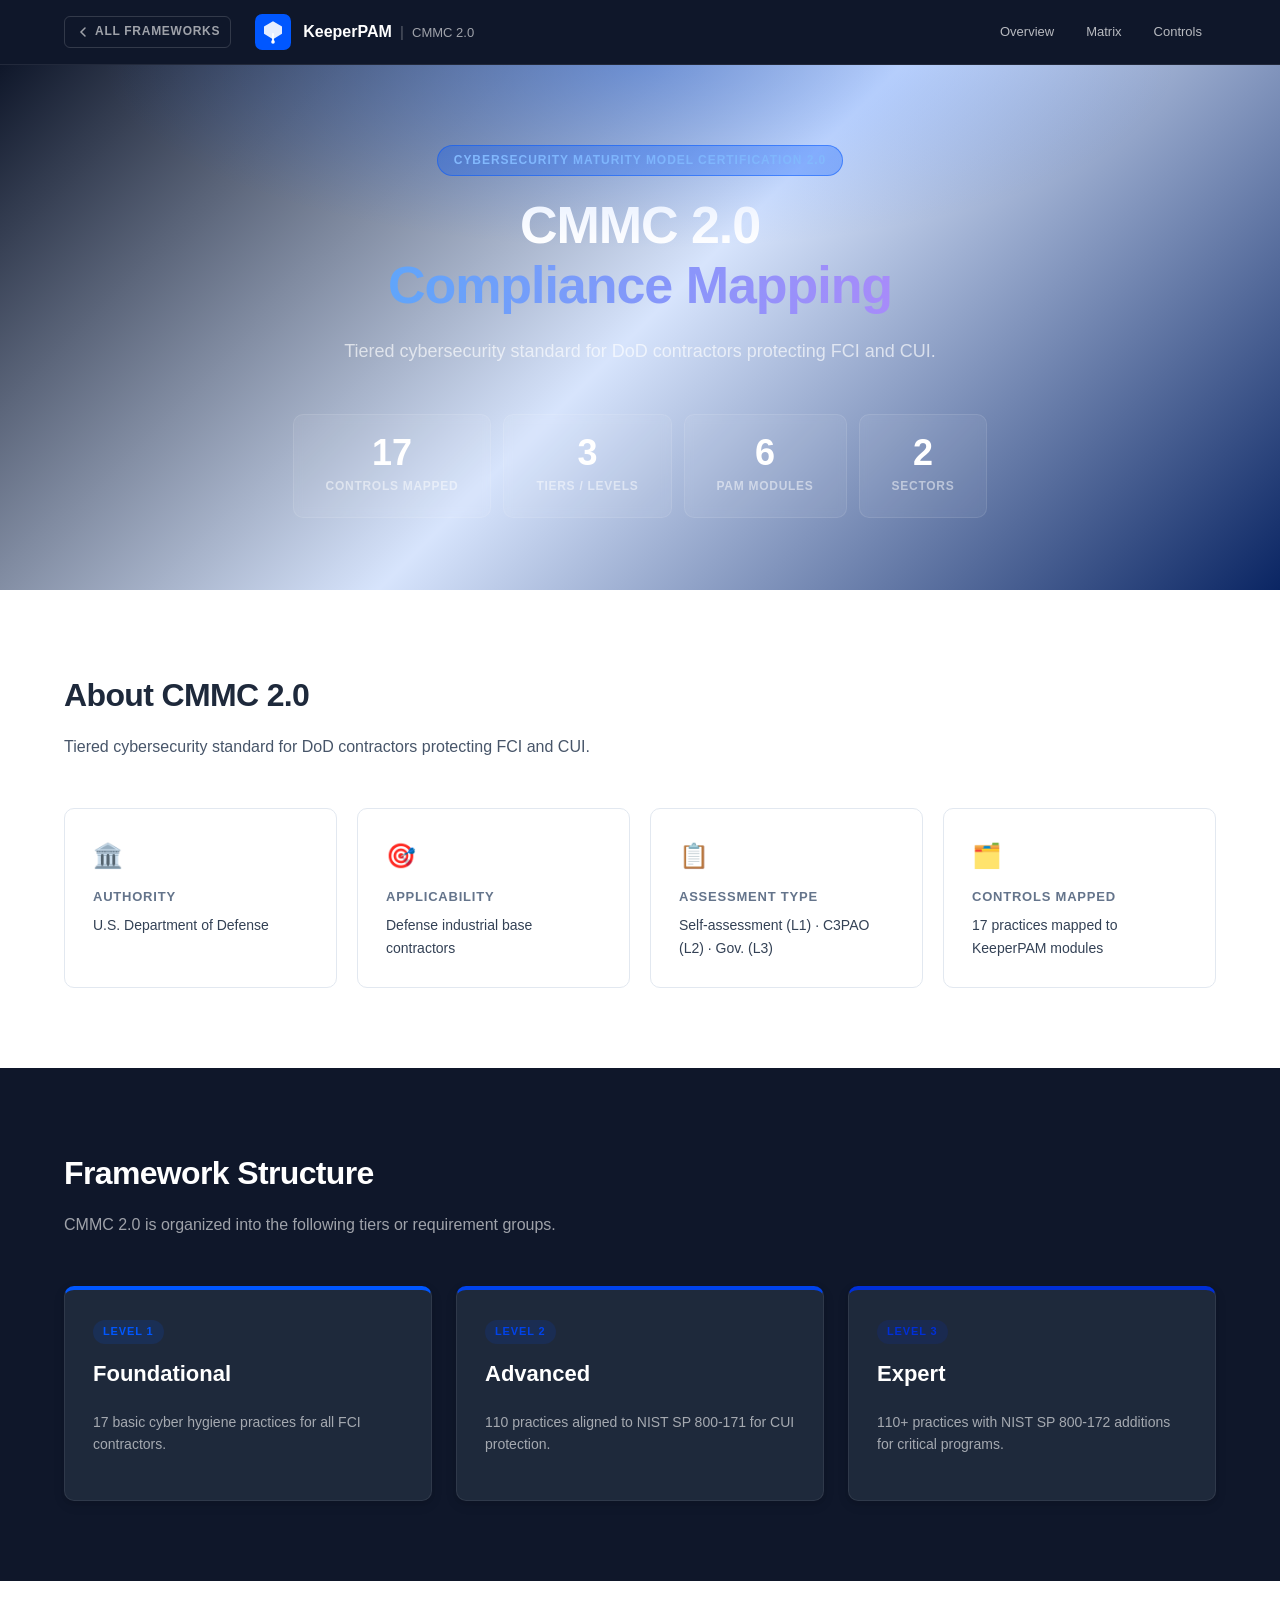
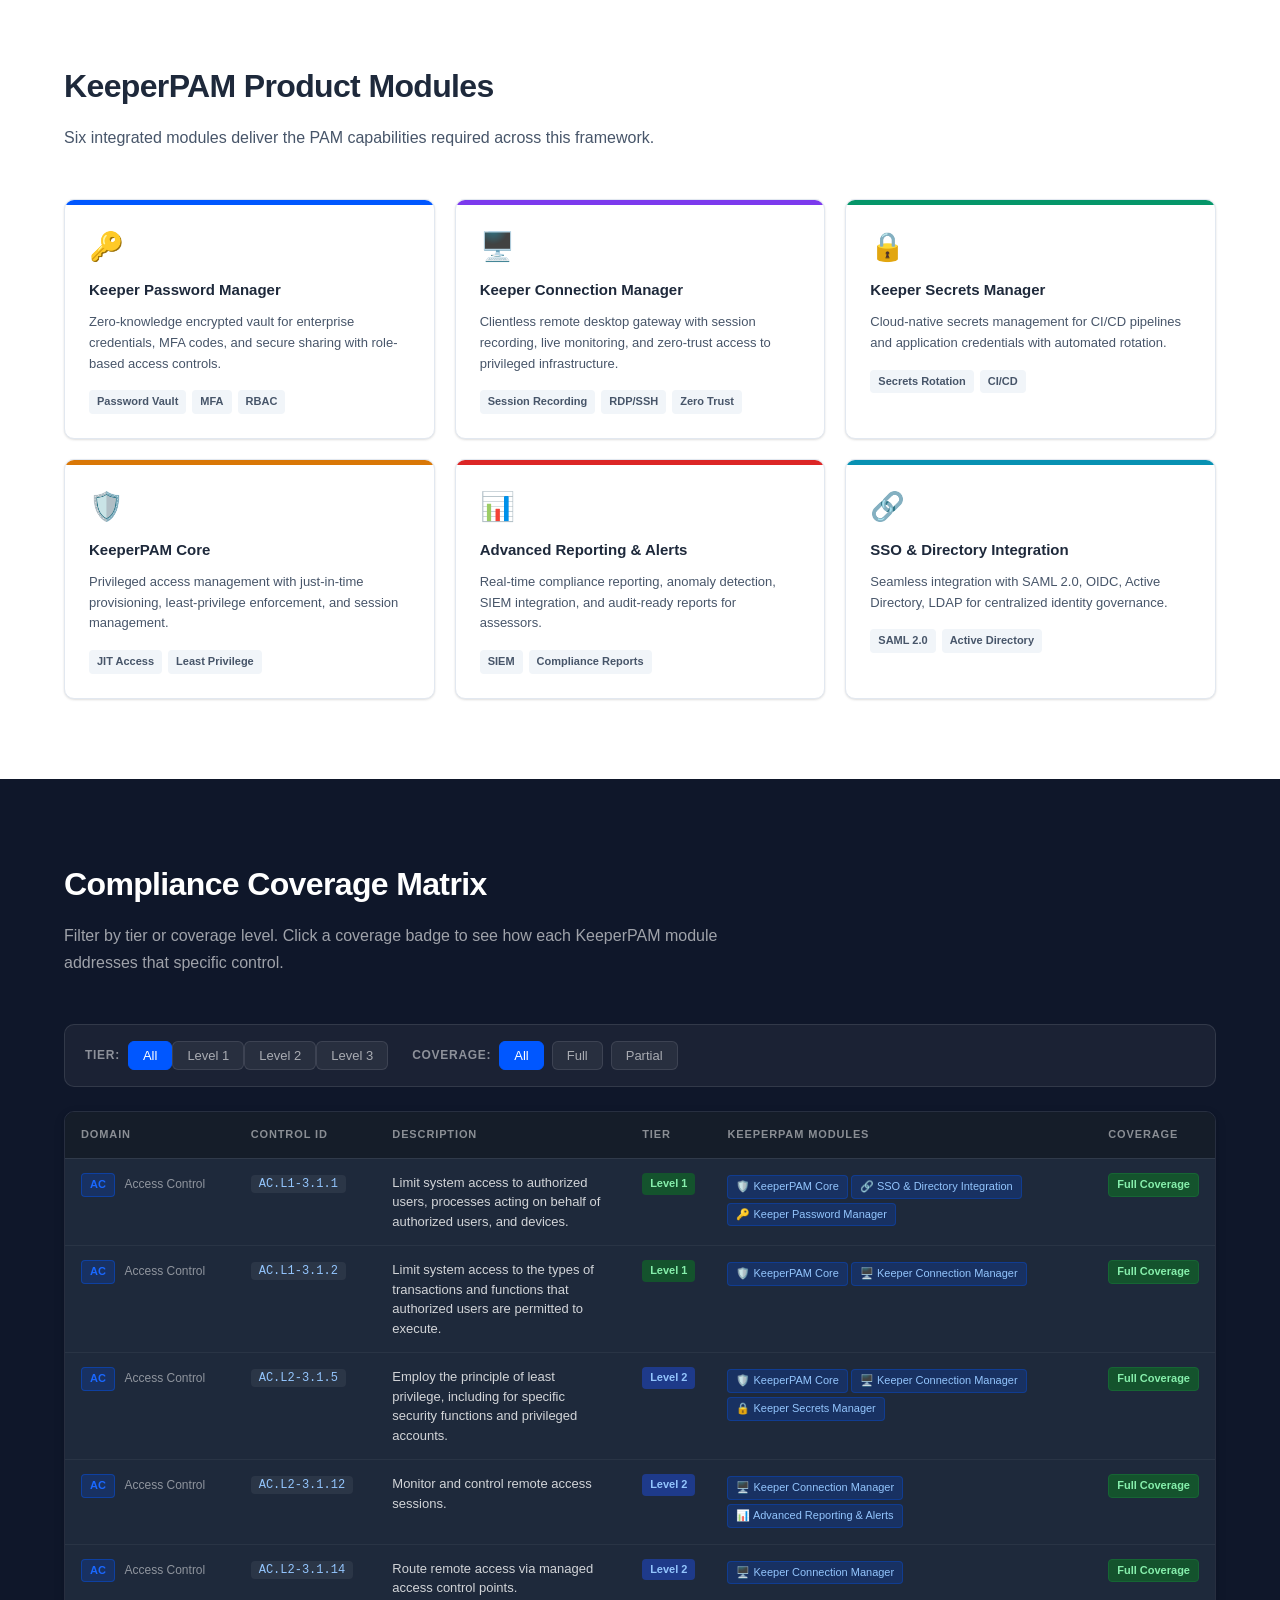
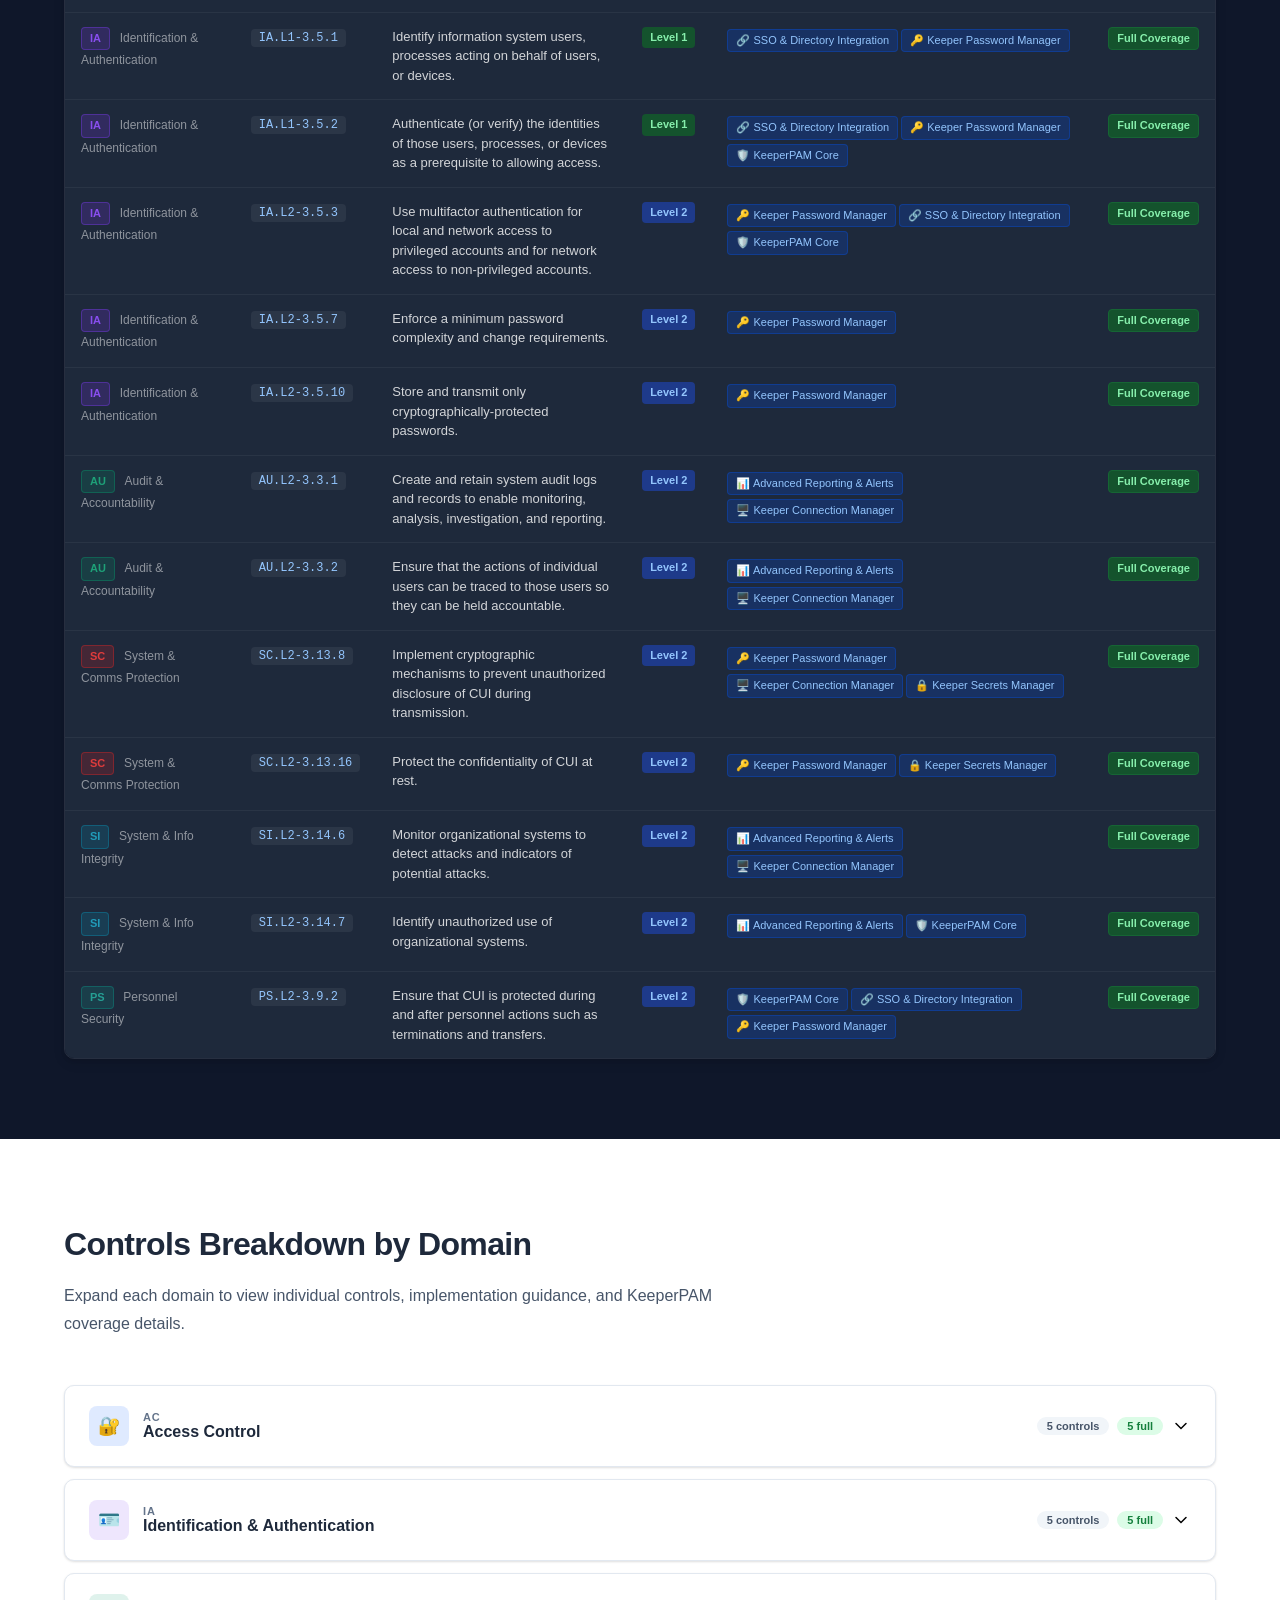
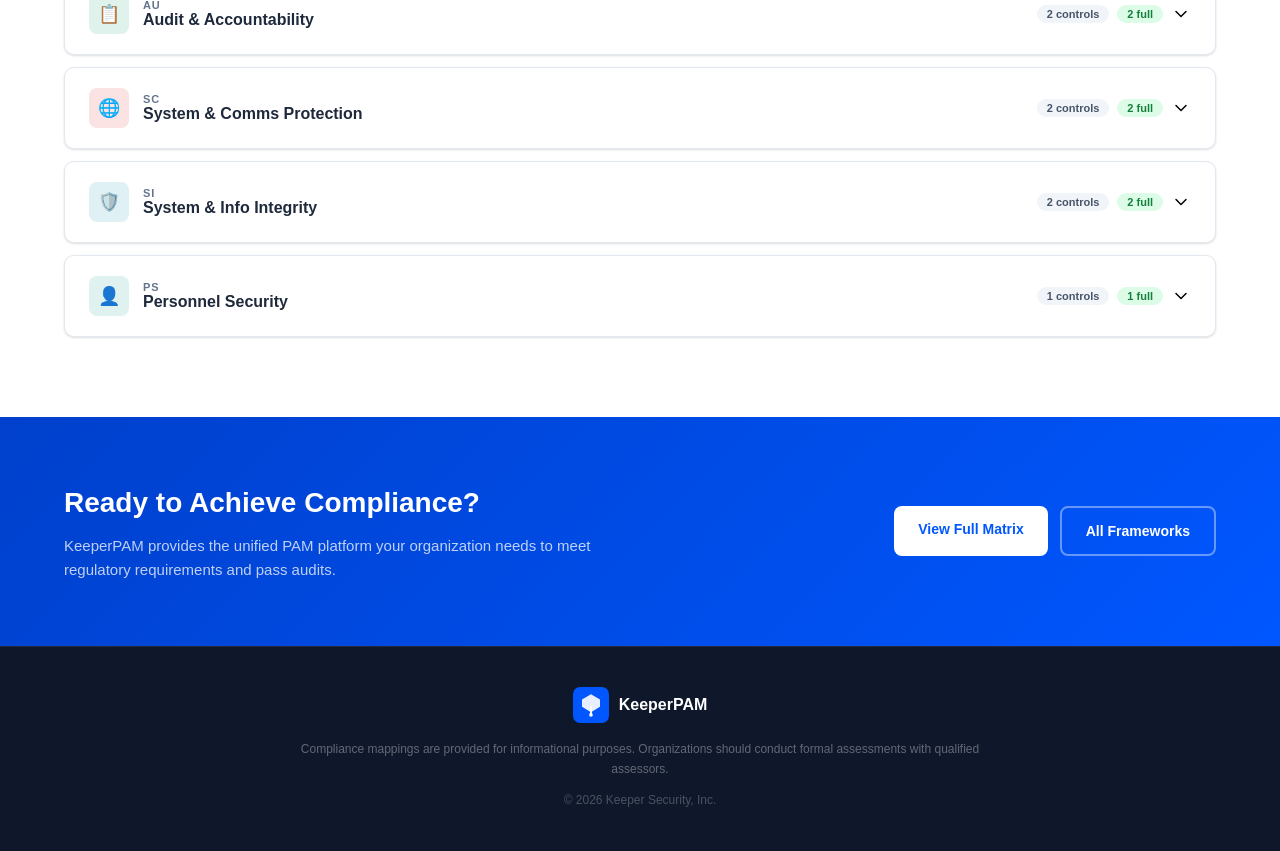
==== compliance.html @ 027d1cd4 "Expand to multi-framework compliance hub with 15 frameworks and coverage modal Replaces the single C" ====
<!DOCTYPE html>
<html lang="en">
<head>
  <meta charset="UTF-8" />
  <meta name="viewport" content="width=device-width, initial-scale=1.0" />
  <title>Compliance Mapping – KeeperPAM</title>
  <link rel="stylesheet" href="styles.css" />
</head>
<body>

  <header class="site-header">
    <div class="container header-inner">
      <div class="logo-block">
        <a href="index.html" class="back-link">
          <svg width="16" height="16" viewBox="0 0 16 16" fill="none"><path d="M10 12L6 8l4-4" stroke="currentColor" stroke-width="1.5" stroke-linecap="round"/></svg>
          All Frameworks
        </a>
        <svg class="logo-icon" viewBox="0 0 40 40" fill="none" xmlns="http://www.w3.org/2000/svg">
          <rect width="40" height="40" rx="8" fill="#0057FF"/>
          <path d="M20 8L10 14v8l10 6 10-6v-8L20 8z" fill="white" opacity="0.9"/>
          <path d="M20 22v8" stroke="white" stroke-width="2" stroke-linecap="round"/>
          <circle cx="20" cy="31" r="2" fill="white"/>
        </svg>
        <div>
          <span class="logo-primary">KeeperPAM</span>
          <span class="logo-divider">|</span>
          <span class="logo-secondary" id="headerFrameworkName">Compliance Mapping</span>
        </div>
      </div>
      <nav class="main-nav">
        <a href="#overview">Overview</a>
        <a href="#matrix">Matrix</a>
        <a href="#controls">Controls</a>
      </nav>
    </div>
  </header>

  <!-- Hero -->
  <section class="hero" id="heroSection">
    <div class="container">
      <div class="hero-badge" id="heroBadge">Framework</div>
      <h1 id="heroTitle">Compliance Mapping</h1>
      <p class="hero-sub" id="heroDesc">Loading framework data...</p>
      <div class="hero-stats" id="heroStats"></div>
    </div>
  </section>

  <!-- Overview -->
  <section id="overview" class="section section-light">
    <div class="container">
      <h2 class="section-title" id="overviewTitle">About the Framework</h2>
      <p class="section-intro" id="overviewDesc"></p>
      <div class="card-grid four-col" id="overviewCards"></div>
    </div>
  </section>

  <!-- Tiers / Levels -->
  <section class="section section-dark" id="tiersSection">
    <div class="container">
      <h2 class="section-title" id="tiersTitle">Framework Structure</h2>
      <p class="section-intro" id="tiersDesc"></p>
      <div class="levels-grid" id="tiersGrid"></div>
    </div>
  </section>

  <!-- KeeperPAM Products (static) -->
  <section class="section section-light">
    <div class="container">
      <h2 class="section-title">KeeperPAM Product Modules</h2>
      <p class="section-intro">Six integrated modules deliver the PAM capabilities required across this framework.</p>
      <div class="card-grid three-col">
        <div class="product-card"><div class="product-color-bar bar-blue"></div><div class="product-icon">🔑</div><h3>Keeper Password Manager</h3><p>Zero-knowledge encrypted vault for enterprise credentials, MFA codes, and secure sharing with role-based access controls.</p><div class="product-tags"><span class="tag">Password Vault</span><span class="tag">MFA</span><span class="tag">RBAC</span></div></div>
        <div class="product-card"><div class="product-color-bar bar-purple"></div><div class="product-icon">🖥️</div><h3>Keeper Connection Manager</h3><p>Clientless remote desktop gateway with session recording, live monitoring, and zero-trust access to privileged infrastructure.</p><div class="product-tags"><span class="tag">Session Recording</span><span class="tag">RDP/SSH</span><span class="tag">Zero Trust</span></div></div>
        <div class="product-card"><div class="product-color-bar bar-green"></div><div class="product-icon">🔒</div><h3>Keeper Secrets Manager</h3><p>Cloud-native secrets management for CI/CD pipelines and application credentials with automated rotation.</p><div class="product-tags"><span class="tag">Secrets Rotation</span><span class="tag">CI/CD</span></div></div>
        <div class="product-card"><div class="product-color-bar bar-orange"></div><div class="product-icon">🛡️</div><h3>KeeperPAM Core</h3><p>Privileged access management with just-in-time provisioning, least-privilege enforcement, and session management.</p><div class="product-tags"><span class="tag">JIT Access</span><span class="tag">Least Privilege</span></div></div>
        <div class="product-card"><div class="product-color-bar bar-red"></div><div class="product-icon">📊</div><h3>Advanced Reporting &amp; Alerts</h3><p>Real-time compliance reporting, anomaly detection, SIEM integration, and audit-ready reports for assessors.</p><div class="product-tags"><span class="tag">SIEM</span><span class="tag">Compliance Reports</span></div></div>
        <div class="product-card"><div class="product-color-bar bar-teal"></div><div class="product-icon">🔗</div><h3>SSO &amp; Directory Integration</h3><p>Seamless integration with SAML 2.0, OIDC, Active Directory, LDAP for centralized identity governance.</p><div class="product-tags"><span class="tag">SAML 2.0</span><span class="tag">Active Directory</span></div></div>
      </div>
    </div>
  </section>

  <!-- Compliance Matrix -->
  <section id="matrix" class="section section-dark">
    <div class="container">
      <h2 class="section-title">Compliance Coverage Matrix</h2>
      <p class="section-intro">Filter by tier or coverage level. Click a coverage badge to see how each KeeperPAM module addresses that specific control.</p>
      <div class="filter-bar">
        <div class="filter-group">
          <label>Tier:</label>
          <div id="tierFilters"></div>
        </div>
        <div class="filter-group">
          <label>Coverage:</label>
          <button class="filter-btn active" data-filter-coverage="all">All</button>
          <button class="filter-btn" data-filter-coverage="full">Full</button>
          <button class="filter-btn" data-filter-coverage="partial">Partial</button>
        </div>
      </div>
      <div class="matrix-table-wrap">
        <table class="matrix-table" id="matrixTable">
          <thead>
            <tr>
              <th>Domain</th>
              <th>Control ID</th>
              <th>Description</th>
              <th>Tier</th>
              <th>KeeperPAM Modules</th>
              <th>Coverage</th>
            </tr>
          </thead>
          <tbody id="matrixBody"></tbody>
        </table>
      </div>
    </div>
  </section>

  <!-- Domain Controls Accordion -->
  <section id="controls" class="section section-light">
    <div class="container">
      <h2 class="section-title">Controls Breakdown by Domain</h2>
      <p class="section-intro">Expand each domain to view individual controls, implementation guidance, and KeeperPAM coverage details.</p>
      <div id="accordionContainer" class="accordion-container"></div>
    </div>
  </section>

  <!-- CTA -->
  <section class="cta-section">
    <div class="container cta-inner">
      <div>
        <h2>Ready to Achieve Compliance?</h2>
        <p>KeeperPAM provides the unified PAM platform your organization needs to meet regulatory requirements and pass audits.</p>
      </div>
      <div class="cta-buttons">
        <a href="#matrix" class="btn btn-primary">View Full Matrix</a>
        <a href="index.html" class="btn btn-outline">All Frameworks</a>
      </div>
    </div>
  </section>

  <footer class="site-footer">
    <div class="container footer-inner">
      <div class="footer-logo">
        <svg class="logo-icon" viewBox="0 0 40 40" fill="none"><rect width="40" height="40" rx="8" fill="#0057FF"/><path d="M20 8L10 14v8l10 6 10-6v-8L20 8z" fill="white" opacity="0.9"/><path d="M20 22v8" stroke="white" stroke-width="2" stroke-linecap="round"/><circle cx="20" cy="31" r="2" fill="white"/></svg>
        <span>KeeperPAM</span>
      </div>
      <p class="footer-note">Compliance mappings are provided for informational purposes. Organizations should conduct formal assessments with qualified assessors.</p>
      <p class="footer-copy">&copy; 2026 Keeper Security, Inc.</p>
    </div>
  </footer>

  <!-- Coverage Modal -->
  <div class="modal-overlay" id="modalOverlay" style="display:none">
    <div class="modal-card">
      <div class="modal-header">
        <div class="modal-title-group">
          <code class="modal-practice-id" id="modalPracticeId"></code>
          <span id="modalTierBadge"></span>
          <span id="modalCoverageBadge"></span>
        </div>
        <button class="modal-close" onclick="closeModal()">✕</button>
      </div>
      <p class="modal-description" id="modalDescription"></p>
      <hr class="modal-divider"/>
      <h4 class="modal-section-title">KeeperPAM Product Alignment</h4>
      <div class="modal-alignments" id="modalAlignments"></div>
    </div>
  </div>

  <!-- Data scripts – all loaded, only active framework is used -->
  <script src="frameworks-index.js"></script>
  <script src="data-cmmc.js"></script>
  <script src="data-pci.js"></script>
  <script src="data-hipaa.js"></script>
  <script src="data-gdpr.js"></script>
  <script src="data-soc2.js"></script>
  <script src="data-iso27001.js"></script>
  <script src="data-fedramp.js"></script>
  <script src="data-nist80063.js"></script>
  <script src="data-glba.js"></script>
  <script src="data-nydfs.js"></script>
  <script src="data-fisma.js"></script>
  <script src="data-sox.js"></script>
  <script src="data-ncua.js"></script>
  <script src="data-cis.js"></script>
  <script src="data-nerccip.js"></script>
  <script src="compliance-app.js"></script>
</body>
</html>
---- styles.css ----
/* ═══════════════════════════════════════════════════════════════
   KeeperPAM Compliance Hub — Stylesheet
   ═══════════════════════════════════════════════════════════════ */

/* ── Reset & Base ──────────────────────────────────────────── */
*, *::before, *::after { box-sizing: border-box; margin: 0; padding: 0; }

:root {
  --blue: #0057FF;
  --blue-dark: #0040CC;
  --blue-light: #EEF3FF;
  --purple: #7C3AED;
  --purple-light: #F5F0FF;
  --green: #059669;
  --green-light: #ECFDF5;
  --orange: #D97706;
  --orange-light: #FFFBEB;
  --red: #DC2626;
  --teal: #0891B2;
  --slate-50: #F8FAFC;
  --slate-100: #F1F5F9;
  --slate-200: #E2E8F0;
  --slate-300: #CBD5E1;
  --slate-500: #64748B;
  --slate-600: #475569;
  --slate-700: #334155;
  --slate-800: #1E293B;
  --slate-900: #0F172A;
  --white: #FFFFFF;
  --font: -apple-system, BlinkMacSystemFont, "Segoe UI", Roboto, "Helvetica Neue", Arial, sans-serif;
  --mono: "SF Mono", "Fira Code", "Cascadia Code", Consolas, monospace;
  --radius: 10px;
  --shadow-sm: 0 1px 3px rgba(0,0,0,.08), 0 1px 2px rgba(0,0,0,.06);
  --shadow: 0 4px 12px rgba(0,0,0,.1), 0 2px 4px rgba(0,0,0,.06);
  --shadow-lg: 0 20px 40px rgba(0,0,0,.12), 0 8px 16px rgba(0,0,0,.06);
}

html { scroll-behavior: smooth; }

body {
  font-family: var(--font);
  color: var(--slate-800);
  background: var(--slate-50);
  line-height: 1.6;
  font-size: 15px;
}

a { color: var(--blue); text-decoration: none; }
a:hover { text-decoration: underline; }

.container {
  max-width: 1200px;
  margin: 0 auto;
  padding: 0 24px;
}

/* ── Header ────────────────────────────────────────────────── */
.site-header {
  background: var(--slate-900);
  border-bottom: 1px solid rgba(255,255,255,.08);
  position: sticky;
  top: 0;
  z-index: 100;
  backdrop-filter: blur(8px);
}

.header-inner {
  display: flex;
  align-items: center;
  justify-content: space-between;
  height: 64px;
  gap: 24px;
}

.logo-block {
  display: flex;
  align-items: center;
  gap: 12px;
  flex-shrink: 0;
}

.logo-icon { width: 36px; height: 36px; }

.logo-primary {
  font-size: 16px;
  font-weight: 700;
  color: var(--white);
}

.logo-divider {
  color: rgba(255,255,255,.3);
  margin: 0 4px;
}

.logo-secondary {
  font-size: 13px;
  color: rgba(255,255,255,.6);
}

.main-nav {
  display: flex;
  gap: 4px;
}

.main-nav a {
  color: rgba(255,255,255,.7);
  font-size: 13px;
  font-weight: 500;
  padding: 6px 14px;
  border-radius: 6px;
  transition: all .15s;
}

.main-nav a:hover {
  color: var(--white);
  background: rgba(255,255,255,.1);
  text-decoration: none;
}

/* ── Hero ──────────────────────────────────────────────────── */
.hero {
  background: linear-gradient(135deg, var(--slate-900) 0%, #0D1B4A 50%, #0A2563 100%);
  padding: 80px 0 72px;
  text-align: center;
  position: relative;
  overflow: hidden;
}

.hero::before {
  content: "";
  position: absolute;
  inset: 0;
  background: radial-gradient(ellipse 60% 50% at 50% 0%, rgba(0,87,255,.3) 0%, transparent 70%);
  pointer-events: none;
}

.hero-badge {
  display: inline-block;
  background: rgba(0,87,255,.3);
  border: 1px solid rgba(0,87,255,.5);
  color: #93C5FD;
  font-size: 12px;
  font-weight: 600;
  letter-spacing: .08em;
  text-transform: uppercase;
  padding: 5px 16px;
  border-radius: 20px;
  margin-bottom: 20px;
}

.hero h1 {
  font-size: clamp(28px, 5vw, 52px);
  font-weight: 800;
  color: var(--white);
  line-height: 1.15;
  margin-bottom: 20px;
  letter-spacing: -.02em;
}

.hero-accent {
  background: linear-gradient(90deg, #60A5FA, #A78BFA);
  -webkit-background-clip: text;
  background-clip: text;
  -webkit-text-fill-color: transparent;
}

.hero-sub {
  color: rgba(255,255,255,.65);
  font-size: 18px;
  max-width: 640px;
  margin: 0 auto 48px;
  line-height: 1.7;
}

.hero-stats {
  display: flex;
  justify-content: center;
  gap: 12px;
  flex-wrap: wrap;
}

.stat {
  background: rgba(255,255,255,.06);
  border: 1px solid rgba(255,255,255,.1);
  border-radius: var(--radius);
  padding: 20px 32px;
  min-width: 120px;
  backdrop-filter: blur(4px);
}

.stat-num {
  display: block;
  font-size: 36px;
  font-weight: 800;
  color: var(--white);
  line-height: 1;
  margin-bottom: 6px;
}

.stat-label {
  display: block;
  font-size: 12px;
  font-weight: 600;
  color: rgba(255,255,255,.5);
  letter-spacing: .06em;
  text-transform: uppercase;
}

/* ── Sections ──────────────────────────────────────────────── */
.section { padding: 80px 0; }
.section-light { background: var(--white); }
.section-dark { background: var(--slate-900); }

.section-title {
  font-size: clamp(22px, 3vw, 32px);
  font-weight: 800;
  letter-spacing: -.02em;
  margin-bottom: 12px;
}

.section-dark .section-title { color: var(--white); }
.section-dark .section-intro { color: rgba(255,255,255,.6); }

.section-intro {
  font-size: 16px;
  color: var(--slate-600);
  max-width: 680px;
  margin-bottom: 48px;
  line-height: 1.7;
}

/* ── Card Grid ─────────────────────────────────────────────── */
.card-grid { display: grid; gap: 20px; }
.three-col { grid-template-columns: repeat(auto-fit, minmax(300px, 1fr)); }

.card {
  border-radius: var(--radius);
  padding: 28px;
  border: 1px solid var(--slate-200);
}

.card-icon { font-size: 28px; margin-bottom: 12px; }
.card h3 { font-size: 16px; font-weight: 700; margin-bottom: 8px; }
.card p { font-size: 14px; color: var(--slate-600); line-height: 1.6; }

.card-blue { background: var(--blue-light); border-color: #BFDBFE; }
.card-purple { background: var(--purple-light); border-color: #DDD6FE; }
.card-green { background: var(--green-light); border-color: #A7F3D0; }

/* ── CMMC Level Cards ──────────────────────────────────────── */
.levels-grid {
  display: grid;
  grid-template-columns: repeat(auto-fit, minmax(300px, 1fr));
  gap: 24px;
}

.level-card {
  border-radius: var(--radius);
  overflow: hidden;
  background: var(--slate-800);
  border: 1px solid rgba(255,255,255,.08);
  box-shadow: var(--shadow);
  transition: transform .2s, box-shadow .2s;
}

.level-card:hover {
  transform: translateY(-4px);
  box-shadow: var(--shadow-lg);
}

.level-header {
  padding: 28px 28px 20px;
}

.level-badge {
  display: inline-block;
  font-size: 11px;
  font-weight: 700;
  letter-spacing: .08em;
  text-transform: uppercase;
  padding: 3px 10px;
  border-radius: 20px;
  margin-bottom: 12px;
}

.level-1 .level-header { border-top: 4px solid #22C55E; }
.level-1 .level-badge { background: #14532D; color: #86EFAC; }

.level-2 .level-header { border-top: 4px solid var(--blue); }
.level-2 .level-badge { background: #1E3A8A; color: #93C5FD; }

.level-3 .level-header { border-top: 4px solid var(--purple); }
.level-3 .level-badge { background: #3B0764; color: #C4B5FD; }

.level-header h3 {
  font-size: 22px;
  font-weight: 800;
  color: var(--white);
}

.level-body { padding: 0 28px 28px; }

.level-meta {
  display: flex;
  gap: 12px;
  flex-wrap: wrap;
  margin-bottom: 16px;
}

.meta-item {
  font-size: 12px;
  font-weight: 600;
  color: rgba(255,255,255,.5);
  background: rgba(255,255,255,.06);
  padding: 4px 10px;
  border-radius: 20px;
}

.meta-item strong { color: rgba(255,255,255,.9); }

.level-body p {
  font-size: 14px;
  color: rgba(255,255,255,.6);
  margin-bottom: 16px;
  line-height: 1.6;
}

.level-bullets {
  list-style: none;
  display: flex;
  flex-direction: column;
  gap: 6px;
  margin-bottom: 20px;
}

.level-bullets li {
  font-size: 13px;
  color: rgba(255,255,255,.75);
  padding-left: 18px;
  position: relative;
}

.level-bullets li::before {
  content: "✓";
  position: absolute;
  left: 0;
  color: #4ADE80;
  font-weight: 700;
}

.level-target {
  font-size: 12px;
  font-weight: 600;
  color: rgba(255,255,255,.4);
  border-top: 1px solid rgba(255,255,255,.08);
  padding-top: 16px;
  text-transform: uppercase;
  letter-spacing: .06em;
}

/* ── Product Cards ─────────────────────────────────────────── */
.product-card {
  background: var(--white);
  border: 1px solid var(--slate-200);
  border-radius: var(--radius);
  padding: 0 0 24px;
  overflow: hidden;
  box-shadow: var(--shadow-sm);
  transition: transform .2s, box-shadow .2s;
}

.product-card:hover {
  transform: translateY(-3px);
  box-shadow: var(--shadow);
}

.product-color-bar {
  height: 5px;
  border-radius: 0;
}

.bar-blue { background: var(--blue); }
.bar-purple { background: var(--purple); }
.bar-green { background: var(--green); }
.bar-orange { background: var(--orange); }
.bar-red { background: var(--red); }
.bar-teal { background: var(--teal); }

.product-icon {
  font-size: 28px;
  padding: 20px 24px 8px;
}

.product-card h3 {
  font-size: 15px;
  font-weight: 700;
  padding: 0 24px 10px;
  color: var(--slate-800);
}

.product-card p {
  font-size: 13px;
  color: var(--slate-600);
  line-height: 1.6;
  padding: 0 24px 16px;
}

.product-tags {
  padding: 0 24px;
  display: flex;
  flex-wrap: wrap;
  gap: 6px;
}

.tag {
  font-size: 11px;
  font-weight: 600;
  background: var(--slate-100);
  color: var(--slate-600);
  padding: 3px 8px;
  border-radius: 4px;
}

/* ── Filter Bar ────────────────────────────────────────────── */
.filter-bar {
  display: flex;
  gap: 24px;
  align-items: center;
  flex-wrap: wrap;
  margin-bottom: 24px;
  padding: 16px 20px;
  background: rgba(255,255,255,.05);
  border: 1px solid rgba(255,255,255,.1);
  border-radius: var(--radius);
}

.filter-group {
  display: flex;
  align-items: center;
  gap: 8px;
}

.filter-group label {
  font-size: 12px;
  font-weight: 600;
  color: rgba(255,255,255,.5);
  text-transform: uppercase;
  letter-spacing: .06em;
  white-space: nowrap;
}

.filter-btn {
  background: rgba(255,255,255,.06);
  border: 1px solid rgba(255,255,255,.1);
  color: rgba(255,255,255,.6);
  padding: 6px 14px;
  border-radius: 6px;
  font-size: 13px;
  font-weight: 500;
  cursor: pointer;
  transition: all .15s;
  font-family: var(--font);
}

.filter-btn:hover {
  background: rgba(255,255,255,.1);
  color: var(--white);
}

.filter-btn.active {
  background: var(--blue);
  border-color: var(--blue);
  color: var(--white);
}

/* ── Matrix Table ──────────────────────────────────────────── */
.matrix-table-wrap {
  overflow-x: auto;
  border-radius: var(--radius);
  border: 1px solid rgba(255,255,255,.1);
  box-shadow: var(--shadow);
}

.matrix-table {
  width: 100%;
  border-collapse: collapse;
  background: var(--slate-800);
  font-size: 13px;
}

.matrix-table thead {
  background: rgba(0,0,0,.3);
}

.matrix-table th {
  padding: 14px 16px;
  text-align: left;
  font-size: 11px;
  font-weight: 700;
  color: rgba(255,255,255,.5);
  letter-spacing: .08em;
  text-transform: uppercase;
  border-bottom: 1px solid rgba(255,255,255,.08);
  white-space: nowrap;
}

.matrix-table td {
  padding: 14px 16px;
  border-bottom: 1px solid rgba(255,255,255,.05);
  color: rgba(255,255,255,.8);
  vertical-align: top;
}

.matrix-table tr:hover td {
  background: rgba(255,255,255,.03);
}

.matrix-table tr:last-child td {
  border-bottom: none;
}

.domain-tag {
  display: inline-block;
  font-size: 11px;
  font-weight: 700;
  padding: 2px 8px;
  border-radius: 4px;
  background: color-mix(in srgb, var(--domain-color, #64748B) 20%, transparent);
  color: color-mix(in srgb, var(--domain-color, #64748B) 90%, white);
  border: 1px solid color-mix(in srgb, var(--domain-color, #64748B) 40%, transparent);
  margin-right: 6px;
  white-space: nowrap;
}

.domain-name {
  font-size: 12px;
  color: rgba(255,255,255,.5);
}

.practice-id {
  font-family: var(--mono);
  font-size: 12px;
  background: rgba(255,255,255,.06);
  color: #93C5FD;
  padding: 2px 8px;
  border-radius: 4px;
  white-space: nowrap;
}

.practice-desc {
  max-width: 360px;
  font-size: 13px;
  line-height: 1.5;
}

.module-chip {
  display: inline-block;
  font-size: 11px;
  font-weight: 500;
  background: rgba(0,87,255,.2);
  color: #93C5FD;
  border: 1px solid rgba(0,87,255,.3);
  padding: 2px 8px;
  border-radius: 4px;
  margin: 2px 3px 2px 0;
  white-space: nowrap;
}

.empty-state {
  text-align: center;
  padding: 48px !important;
  color: rgba(255,255,255,.3);
  font-size: 14px;
}

/* ── Badges ────────────────────────────────────────────────── */
.badge {
  display: inline-block;
  font-size: 11px;
  font-weight: 700;
  padding: 2px 8px;
  border-radius: 4px;
  white-space: nowrap;
}

.badge-full {
  background: #14532D;
  color: #86EFAC;
  border: 1px solid #166534;
}

.badge-partial {
  background: #78350F;
  color: #FCD34D;
  border: 1px solid #92400E;
}

.badge-comp {
  background: #1E3A5F;
  color: #93C5FD;
  border: 1px solid #1E40AF;
}

.badge-level { border-radius: 4px; }
.badge-level-1 { background: #14532D; color: #86EFAC; }
.badge-level-2 { background: #1E3A8A; color: #93C5FD; }
.badge-level-3 { background: #3B0764; color: #C4B5FD; }

/* ── Accordion ─────────────────────────────────────────────── */
.accordion-container {
  display: flex;
  flex-direction: column;
  gap: 12px;
}

.accordion-item {
  border: 1px solid var(--slate-200);
  border-radius: var(--radius);
  overflow: hidden;
  background: var(--white);
  box-shadow: var(--shadow-sm);
}

.accordion-header {
  display: flex;
  align-items: center;
  justify-content: space-between;
  padding: 20px 24px;
  cursor: pointer;
  background: none;
  border: none;
  width: 100%;
  text-align: left;
  font-family: var(--font);
  gap: 16px;
  transition: background .15s;
}

.accordion-header:hover {
  background: var(--slate-50);
}

.accordion-title {
  display: flex;
  align-items: center;
  gap: 14px;
}

.accordion-icon {
  width: 40px;
  height: 40px;
  border-radius: 8px;
  display: flex;
  align-items: center;
  justify-content: center;
  font-size: 18px;
  flex-shrink: 0;
}

.accordion-domain-code {
  font-size: 11px;
  font-weight: 700;
  letter-spacing: .08em;
  text-transform: uppercase;
  color: var(--slate-500);
  display: block;
}

.accordion-domain-name {
  font-size: 16px;
  font-weight: 700;
  color: var(--slate-800);
  display: block;
}

.accordion-meta {
  display: flex;
  align-items: center;
  gap: 8px;
  flex-shrink: 0;
  flex-wrap: wrap;
  justify-content: flex-end;
}

.meta-pill {
  font-size: 11px;
  font-weight: 600;
  padding: 3px 10px;
  border-radius: 20px;
  background: var(--slate-100);
  color: var(--slate-600);
}

.meta-pill.meta-full { background: #DCFCE7; color: #15803D; }
.meta-pill.meta-partial { background: #FEF3C7; color: #B45309; }

.accordion-chevron {
  transition: transform .2s;
  color: var(--slate-400);
  flex-shrink: 0;
}

.accordion-body {
  border-top: 1px solid var(--slate-200);
  padding: 24px;
}

.domain-description {
  font-size: 14px;
  color: var(--slate-600);
  margin-bottom: 24px;
  padding: 16px;
  background: var(--slate-50);
  border-radius: 8px;
  border-left: 3px solid var(--blue);
}

.practices-list {
  display: flex;
  flex-direction: column;
  gap: 12px;
}

.practice-row {
  border: 1px solid var(--slate-200);
  border-radius: 8px;
  padding: 16px;
  background: var(--white);
}

.practice-row-header {
  display: flex;
  align-items: flex-start;
  justify-content: space-between;
  gap: 12px;
  margin-bottom: 10px;
  flex-wrap: wrap;
}

.practice-row-left {
  display: flex;
  align-items: center;
  gap: 8px;
  flex-wrap: wrap;
}

.practice-expand-btn {
  display: flex;
  align-items: center;
  gap: 4px;
  font-size: 12px;
  font-weight: 600;
  color: var(--blue);
  background: var(--blue-light);
  border: 1px solid #BFDBFE;
  border-radius: 6px;
  padding: 5px 10px;
  cursor: pointer;
  font-family: var(--font);
  transition: background .15s;
  flex-shrink: 0;
}

.practice-expand-btn:hover { background: #DBEAFE; }
.practice-expand-btn svg { transition: transform .2s; }

.practice-description {
  font-size: 14px;
  color: var(--slate-700);
  line-height: 1.6;
}

.practice-details {
  margin-top: 16px;
  padding-top: 16px;
  border-top: 1px solid var(--slate-200);
  display: flex;
  flex-direction: column;
  gap: 14px;
}

.practice-modules {
  display: flex;
  flex-wrap: wrap;
  align-items: center;
  gap: 6px;
  font-size: 13px;
  color: var(--slate-700);
}

.practice-modules strong { margin-right: 4px; }

.practice-guidance {
  font-size: 13px;
  color: var(--slate-700);
  line-height: 1.6;
}

.practice-guidance strong {
  display: block;
  margin-bottom: 6px;
  color: var(--slate-800);
}

.practice-guidance p {
  background: var(--slate-50);
  padding: 12px;
  border-radius: 6px;
  border-left: 3px solid var(--green);
}

/* ── CTA Section ───────────────────────────────────────────── */
.cta-section {
  background: linear-gradient(135deg, var(--blue-dark) 0%, var(--blue) 100%);
  padding: 64px 0;
}

.cta-inner {
  display: flex;
  align-items: center;
  justify-content: space-between;
  gap: 32px;
  flex-wrap: wrap;
}

.cta-inner h2 {
  font-size: 28px;
  font-weight: 800;
  color: var(--white);
  margin-bottom: 8px;
}

.cta-inner p {
  font-size: 15px;
  color: rgba(255,255,255,.75);
  max-width: 540px;
}

.cta-buttons {
  display: flex;
  gap: 12px;
  flex-shrink: 0;
  flex-wrap: wrap;
}

.btn {
  padding: 12px 24px;
  border-radius: 8px;
  font-size: 14px;
  font-weight: 700;
  cursor: pointer;
  transition: all .15s;
  white-space: nowrap;
  display: inline-block;
}

.btn-primary {
  background: var(--white);
  color: var(--blue);
}

.btn-primary:hover {
  background: var(--blue-light);
  text-decoration: none;
}

.btn-outline {
  background: transparent;
  color: var(--white);
  border: 2px solid rgba(255,255,255,.4);
}

.btn-outline:hover {
  background: rgba(255,255,255,.1);
  text-decoration: none;
}

/* ── Footer ────────────────────────────────────────────────── */
.site-footer {
  background: var(--slate-900);
  padding: 40px 0;
  border-top: 1px solid rgba(255,255,255,.08);
}

.footer-inner {
  display: flex;
  flex-direction: column;
  align-items: center;
  text-align: center;
  gap: 12px;
}

.footer-logo {
  display: flex;
  align-items: center;
  gap: 10px;
  font-size: 16px;
  font-weight: 700;
  color: var(--white);
  margin-bottom: 4px;
}

.footer-note {
  font-size: 12px;
  color: rgba(255,255,255,.35);
  max-width: 680px;
  line-height: 1.7;
}

.footer-copy {
  font-size: 12px;
  color: rgba(255,255,255,.25);
}

/* ── Responsive ────────────────────────────────────────────── */
@media (max-width: 768px) {
  .header-inner { flex-direction: column; height: auto; padding: 12px 0; gap: 8px; }
  .main-nav { flex-wrap: wrap; justify-content: center; }
  .hero { padding: 48px 0; }
  .hero-stats { gap: 8px; }
  .stat { padding: 14px 20px; min-width: 100px; }
  .section { padding: 48px 0; }
  .filter-bar { flex-direction: column; align-items: flex-start; }
  .accordion-header { flex-direction: column; align-items: flex-start; }
  .accordion-meta { justify-content: flex-start; }
  .cta-inner { flex-direction: column; text-align: center; }
  .cta-buttons { justify-content: center; }
  .matrix-table th:nth-child(3),
  .matrix-table td:nth-child(3) { display: none; }
}

@media (max-width: 480px) {
  .logo-secondary { display: none; }
  .levels-grid { grid-template-columns: 1fr; }
  .three-col { grid-template-columns: 1fr; }
}

/* ═══════════════════════════════════════════════════════════════
   LANDING PAGE — Hub Hero, Framework Cards, Category Filters
   ═══════════════════════════════════════════════════════════════ */

/* Hub hero (landing page variant) */
.hub-hero {
  background: linear-gradient(135deg, var(--slate-900) 0%, #0D1B4A 50%, #0A2563 100%);
  padding: 80px 0 72px;
  text-align: center;
  position: relative;
  overflow: hidden;
}
.hub-hero::before {
  content: "";
  position: absolute;
  inset: 0;
  background: radial-gradient(ellipse 60% 50% at 50% 0%, rgba(0,87,255,.3) 0%, transparent 70%);
  pointer-events: none;
}
.hub-hero .hero-badge { display: inline-block; background: rgba(0,87,255,.3); border: 1px solid rgba(0,87,255,.5); color: #93C5FD; font-size: 12px; font-weight: 600; letter-spacing: .08em; text-transform: uppercase; padding: 5px 16px; border-radius: 20px; margin-bottom: 20px; }
.hub-hero h1 { font-size: clamp(28px,5vw,52px); font-weight: 800; color: var(--white); line-height: 1.15; margin-bottom: 20px; letter-spacing: -.02em; }
.hub-hero .hero-sub { color: rgba(255,255,255,.65); font-size: 18px; max-width: 640px; margin: 0 auto 48px; line-height: 1.7; }

/* Back link in header */
.back-link {
  display: flex;
  align-items: center;
  gap: 4px;
  color: rgba(255,255,255,.6);
  font-size: 12px;
  font-weight: 600;
  text-transform: uppercase;
  letter-spacing: .06em;
  padding: 5px 10px;
  border-radius: 6px;
  border: 1px solid rgba(255,255,255,.15);
  margin-right: 12px;
  transition: all .15s;
  text-decoration: none;
}
.back-link:hover { color: var(--white); background: rgba(255,255,255,.08); text-decoration: none; }

/* Category filter tabs */
.category-filters {
  display: flex;
  flex-wrap: wrap;
  gap: 8px;
  margin-bottom: 32px;
}
.cat-btn {
  background: var(--slate-100);
  border: 1px solid var(--slate-200);
  color: var(--slate-600);
  padding: 8px 18px;
  border-radius: 20px;
  font-size: 13px;
  font-weight: 600;
  cursor: pointer;
  transition: all .15s;
  font-family: var(--font);
}
.cat-btn:hover { background: var(--slate-200); color: var(--slate-800); }
.cat-btn.active { background: var(--blue); border-color: var(--blue); color: var(--white); }

/* Framework grid */
.frameworks-grid {
  display: grid;
  grid-template-columns: repeat(auto-fill, minmax(280px, 1fr));
  gap: 20px;
}

/* Framework card */
.fw-card {
  display: block;
  border-radius: var(--radius);
  border: 1px solid var(--slate-200);
  background: var(--white);
  overflow: hidden;
  box-shadow: var(--shadow-sm);
  text-decoration: none;
  transition: transform .2s, box-shadow .2s, border-color .2s;
  position: relative;
}
.fw-card:hover { transform: translateY(-4px); box-shadow: var(--shadow-lg); border-color: var(--fw-color, var(--blue)); text-decoration: none; }
.fw-card-accent { height: 4px; background: var(--fw-color, var(--blue)); }
.fw-card-body { padding: 20px; }
.fw-icon { font-size: 28px; margin-bottom: 10px; }
.fw-name-block { margin-bottom: 8px; }
.fw-name { display: block; font-size: 18px; font-weight: 800; color: var(--slate-800); margin-bottom: 2px; }
.fw-full-name { display: block; font-size: 11px; color: var(--slate-500); line-height: 1.4; }
.fw-desc { font-size: 13px; color: var(--slate-600); line-height: 1.6; margin-bottom: 14px; }
.fw-meta { display: flex; align-items: center; justify-content: space-between; flex-wrap: wrap; gap: 8px; margin-bottom: 16px; }
.fw-controls { font-size: 12px; color: var(--slate-500); }
.fw-controls strong { color: var(--slate-700); }
.fw-sectors { display: flex; flex-wrap: wrap; gap: 4px; }
.fw-sector { font-size: 11px; background: var(--slate-100); color: var(--slate-500); padding: 2px 7px; border-radius: 4px; }
.fw-cta {
  display: flex;
  align-items: center;
  gap: 6px;
  font-size: 13px;
  font-weight: 700;
  color: var(--fw-color, var(--blue));
  border-top: 1px solid var(--slate-100);
  padding-top: 14px;
  margin-top: 4px;
}

/* four-col variant for overview */
.four-col { grid-template-columns: repeat(auto-fit, minmax(220px, 1fr)); }
.card-outline { border: 1px solid var(--slate-200); background: var(--white); }
.card-outline .card-icon { font-size: 24px; }
.card-outline h3 { font-size: 13px; font-weight: 700; color: var(--slate-500); text-transform: uppercase; letter-spacing: .06em; margin-bottom: 6px; }
.card-outline p { font-size: 14px; color: var(--slate-700); }

/* ═══════════════════════════════════════════════════════════════
   COVERAGE MODAL
   ═══════════════════════════════════════════════════════════════ */

.modal-overlay {
  position: fixed;
  inset: 0;
  background: rgba(0,0,0,.6);
  z-index: 1000;
  display: flex;
  align-items: center;
  justify-content: center;
  padding: 20px;
  backdrop-filter: blur(4px);
}

.modal-card {
  background: var(--white);
  border-radius: 14px;
  width: 100%;
  max-width: 580px;
  max-height: 85vh;
  overflow-y: auto;
  box-shadow: 0 25px 60px rgba(0,0,0,.25);
  animation: modalIn .18s ease;
}

@keyframes modalIn {
  from { opacity: 0; transform: scale(.96) translateY(8px); }
  to   { opacity: 1; transform: scale(1)  translateY(0); }
}

.modal-header {
  display: flex;
  align-items: flex-start;
  justify-content: space-between;
  padding: 20px 24px 16px;
  border-bottom: 1px solid var(--slate-200);
  gap: 12px;
}
.modal-title-group { display: flex; align-items: center; flex-wrap: wrap; gap: 8px; }
.modal-practice-id { font-family: var(--mono); font-size: 14px; background: var(--slate-100); color: var(--blue); padding: 3px 10px; border-radius: 6px; }
.modal-close {
  width: 32px; height: 32px; border-radius: 8px;
  background: var(--slate-100); border: none;
  font-size: 16px; cursor: pointer; color: var(--slate-500);
  display: flex; align-items: center; justify-content: center;
  flex-shrink: 0; transition: background .15s;
}
.modal-close:hover { background: var(--slate-200); }

.modal-description {
  padding: 16px 24px;
  font-size: 14px;
  color: var(--slate-700);
  line-height: 1.7;
  background: var(--slate-50);
}

.modal-divider { border: none; border-top: 1px solid var(--slate-200); margin: 0; }

.modal-section-title {
  padding: 16px 24px 8px;
  font-size: 13px;
  font-weight: 700;
  text-transform: uppercase;
  letter-spacing: .07em;
  color: var(--slate-500);
}

.modal-alignments { padding: 0 24px 24px; display: flex; flex-direction: column; gap: 16px; }

.alignment-item { border: 1px solid var(--slate-200); border-radius: 10px; overflow: hidden; }
.alignment-header {
  display: flex;
  align-items: center;
  gap: 10px;
  padding: 12px 16px;
  background: var(--slate-50);
  border-bottom: 1px solid var(--slate-200);
}
.alignment-icon { font-size: 18px; }
.alignment-name { font-size: 14px; color: var(--slate-800); }
.alignment-text {
  padding: 12px 16px;
  font-size: 13px;
  color: var(--slate-700);
  line-height: 1.7;
  margin: 0;
}

/* Clickable coverage badge pulse hint */
.badge-clickable:hover { filter: brightness(1.1); transform: scale(1.04); transition: all .15s; }

/* ═══════════════════════════════════════════════════════════════
   RESPONSIVE ADDITIONS
   ═══════════════════════════════════════════════════════════════ */
@media (max-width: 768px) {
  .back-link { display: none; }
  .category-filters { gap: 6px; }
  .cat-btn { font-size: 12px; padding: 6px 14px; }
  .frameworks-grid { grid-template-columns: 1fr; }
  .modal-card { max-height: 92vh; }
}
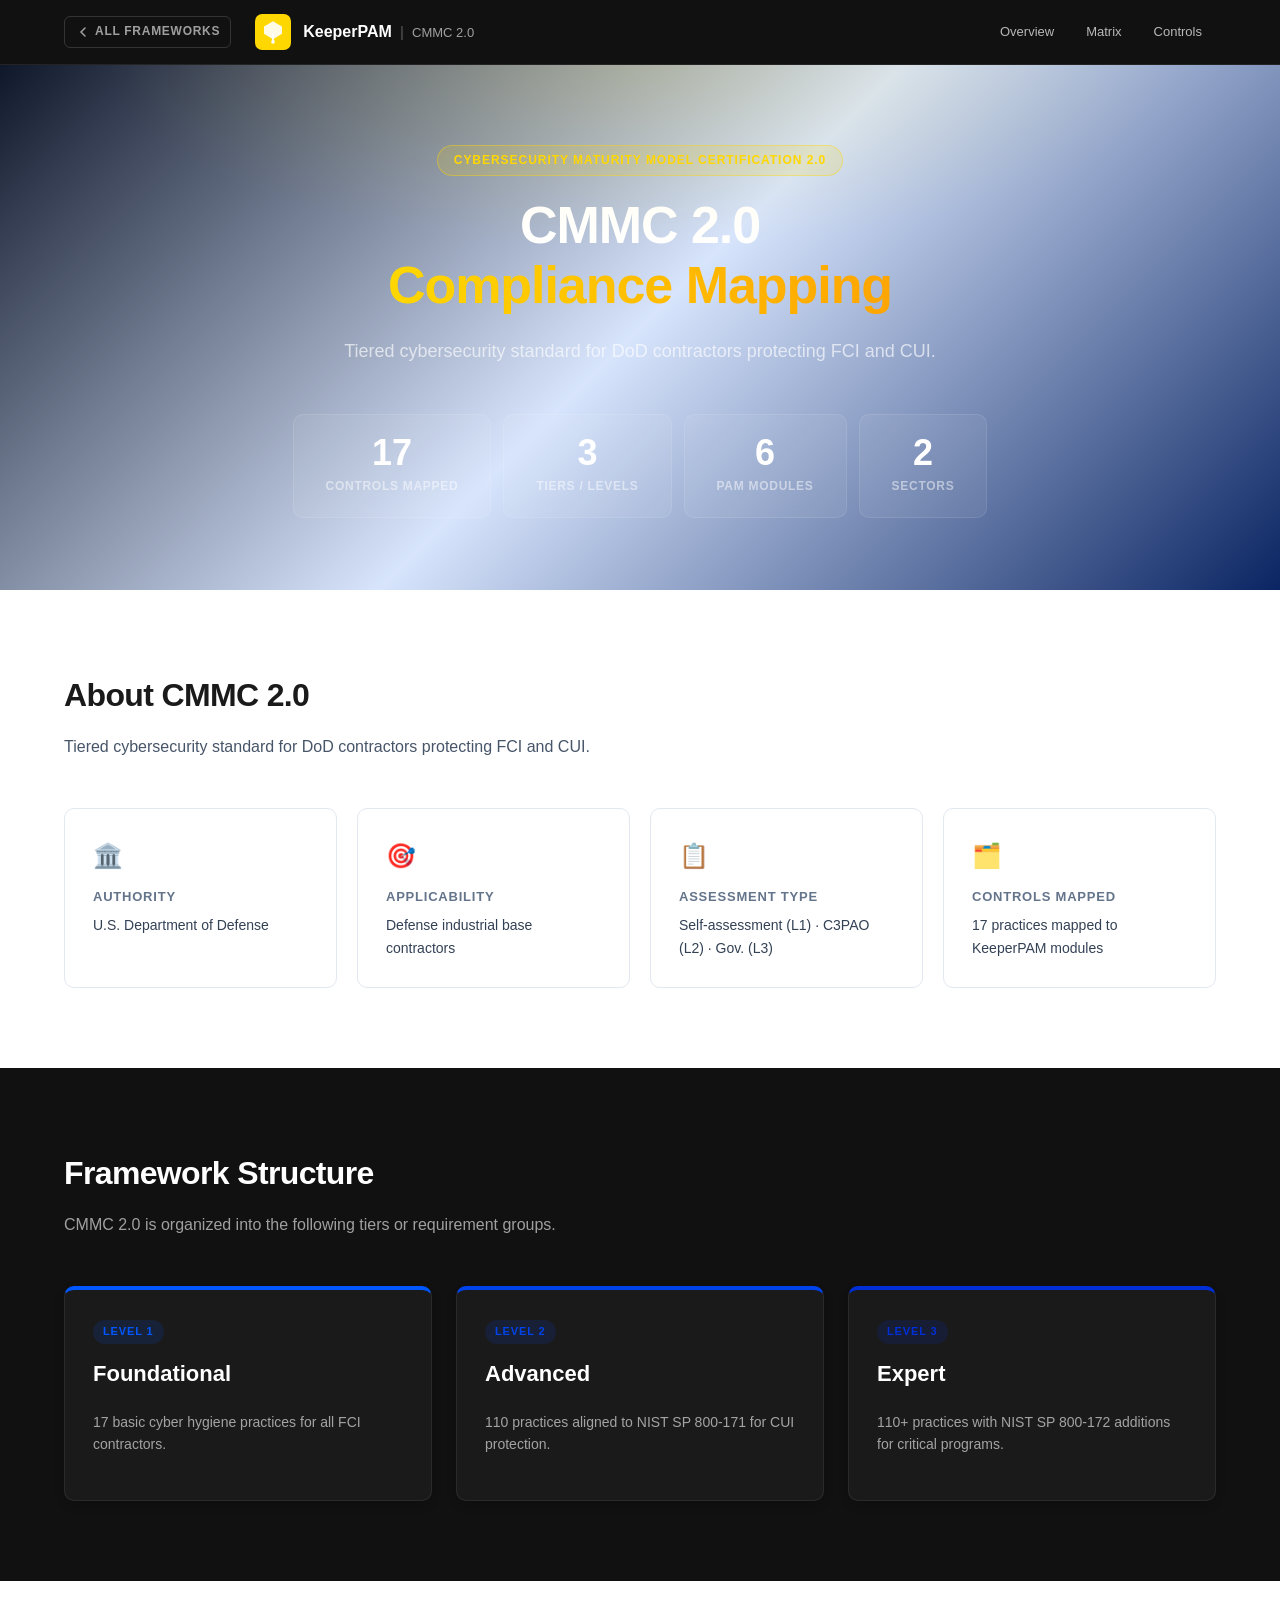
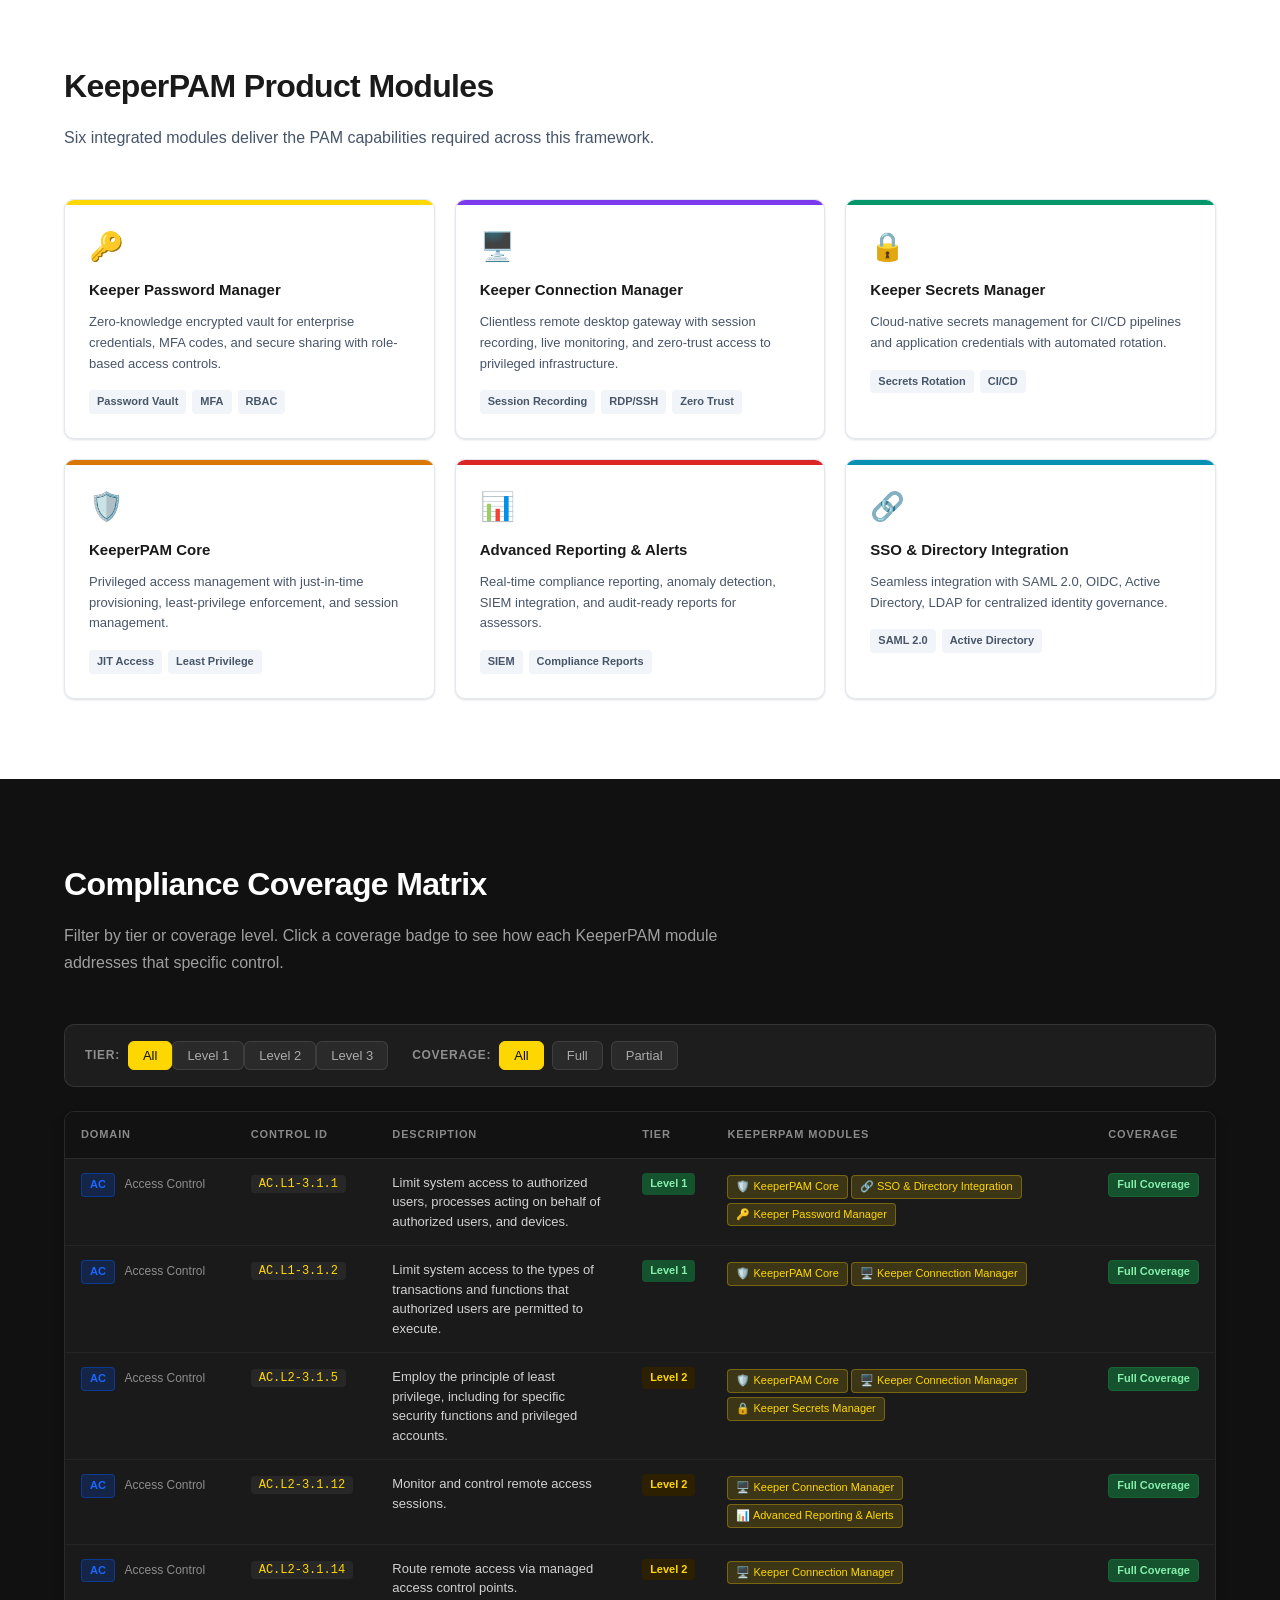
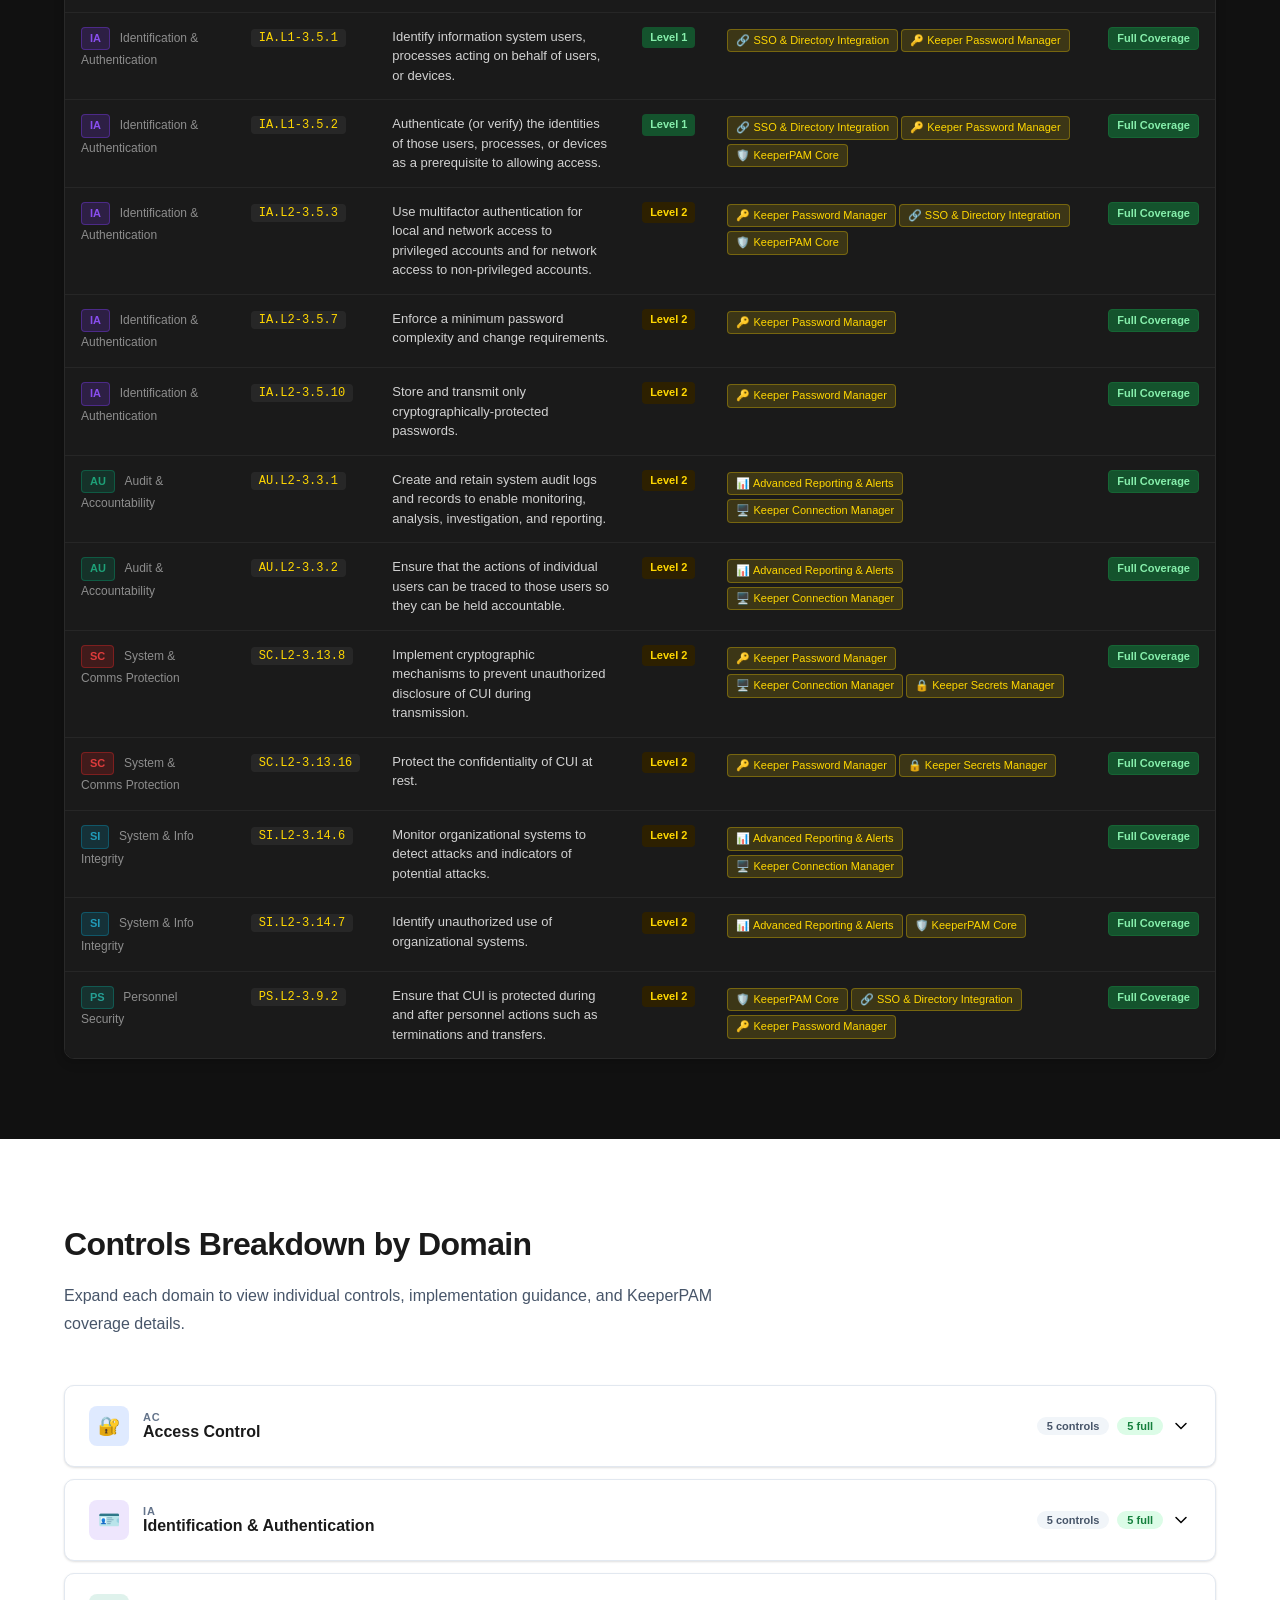
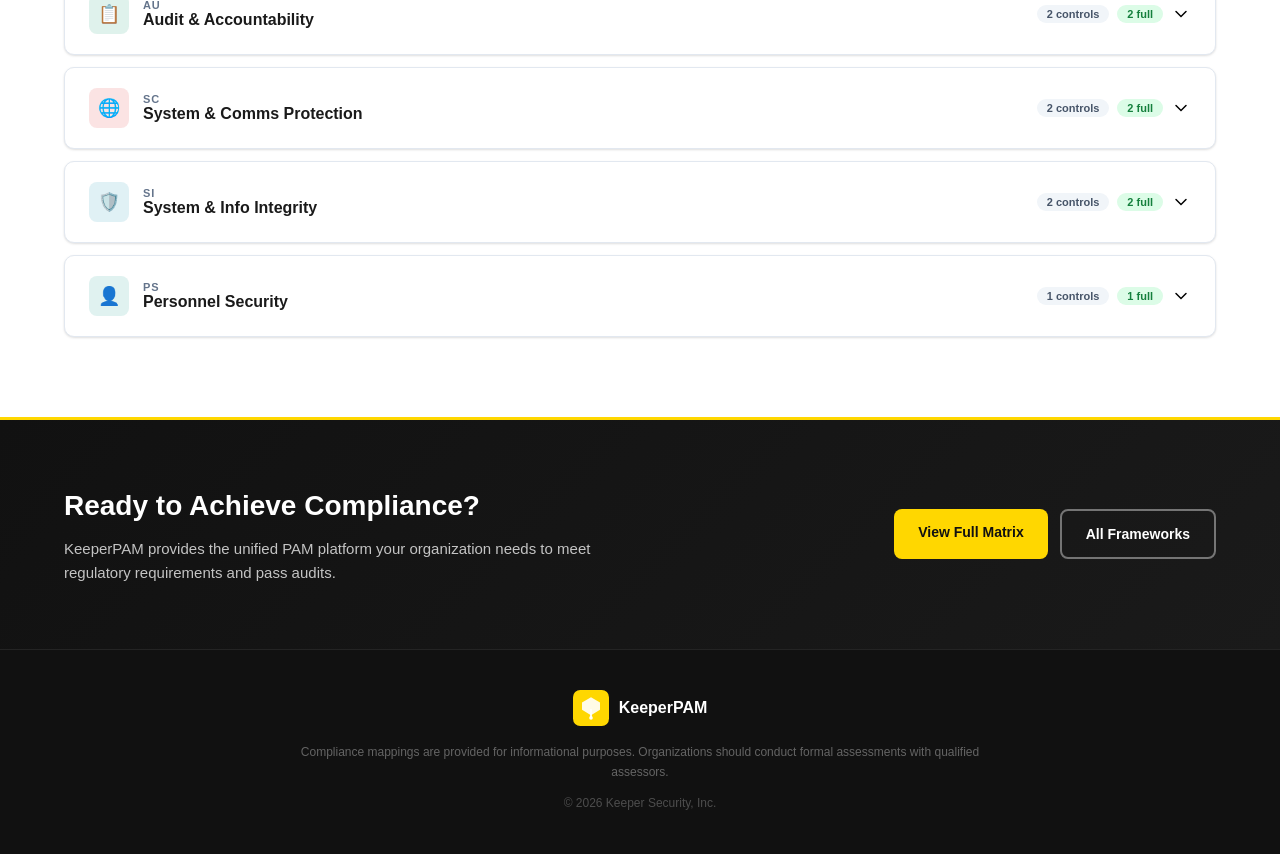
==== commit 690dc3db: "Apply Keeper yellow and black color scheme Replaces all blue/navy UI chrome with Keeper brand colors" ====
--- a/compliance.html
+++ b/compliance.html
@@ -16,7 +16,7 @@
           All Frameworks
         </a>
         <svg class="logo-icon" viewBox="0 0 40 40" fill="none" xmlns="http://www.w3.org/2000/svg">
-          <rect width="40" height="40" rx="8" fill="#0057FF"/>
+          <rect width="40" height="40" rx="8" fill="#FFD700"/>
           <path d="M20 8L10 14v8l10 6 10-6v-8L20 8z" fill="white" opacity="0.9"/>
           <path d="M20 22v8" stroke="white" stroke-width="2" stroke-linecap="round"/>
           <circle cx="20" cy="31" r="2" fill="white"/>
@@ -140,7 +140,7 @@
   <footer class="site-footer">
     <div class="container footer-inner">
       <div class="footer-logo">
-        <svg class="logo-icon" viewBox="0 0 40 40" fill="none"><rect width="40" height="40" rx="8" fill="#0057FF"/><path d="M20 8L10 14v8l10 6 10-6v-8L20 8z" fill="white" opacity="0.9"/><path d="M20 22v8" stroke="white" stroke-width="2" stroke-linecap="round"/><circle cx="20" cy="31" r="2" fill="white"/></svg>
+        <svg class="logo-icon" viewBox="0 0 40 40" fill="none"><rect width="40" height="40" rx="8" fill="#FFD700"/><path d="M20 8L10 14v8l10 6 10-6v-8L20 8z" fill="white" opacity="0.9"/><path d="M20 22v8" stroke="white" stroke-width="2" stroke-linecap="round"/><circle cx="20" cy="31" r="2" fill="white"/></svg>
         <span>KeeperPAM</span>
       </div>
       <p class="footer-note">Compliance mappings are provided for informational purposes. Organizations should conduct formal assessments with qualified assessors.</p>
--- a/styles.css
+++ b/styles.css
@@ -6,8 +6,12 @@
 *, *::before, *::after { box-sizing: border-box; margin: 0; padding: 0; }
 
 :root {
+  --yellow: #FFD700;
+  --yellow-dark: #111111;
+  --yellow-mid: #9A6700;
+  --yellow-light: #FFFBEB;
+  /* keep --blue for category card fallbacks */
   --blue: #0057FF;
-  --blue-dark: #0040CC;
   --blue-light: #EEF3FF;
   --purple: #7C3AED;
   --purple-light: #F5F0FF;
@@ -24,8 +28,8 @@
   --slate-500: #64748B;
   --slate-600: #475569;
   --slate-700: #334155;
-  --slate-800: #1E293B;
-  --slate-900: #0F172A;
+  --slate-800: #1A1A1A;
+  --slate-900: #111111;
   --white: #FFFFFF;
   --font: -apple-system, BlinkMacSystemFont, "Segoe UI", Roboto, "Helvetica Neue", Arial, sans-serif;
   --mono: "SF Mono", "Fira Code", "Cascadia Code", Consolas, monospace;
@@ -45,7 +49,7 @@
   font-size: 15px;
 }
 
-a { color: var(--blue); text-decoration: none; }
+a { color: var(--yellow-mid); text-decoration: none; }
 a:hover { text-decoration: underline; }
 
 .container {
@@ -119,7 +123,7 @@
 
 /* ── Hero ──────────────────────────────────────────────────── */
 .hero {
-  background: linear-gradient(135deg, var(--slate-900) 0%, #0D1B4A 50%, #0A2563 100%);
+  background: linear-gradient(135deg, #111111 0%, #1A1A1A 50%, #111111 100%);
   padding: 80px 0 72px;
   text-align: center;
   position: relative;
@@ -130,15 +134,15 @@
   content: "";
   position: absolute;
   inset: 0;
-  background: radial-gradient(ellipse 60% 50% at 50% 0%, rgba(0,87,255,.3) 0%, transparent 70%);
+  background: radial-gradient(ellipse 60% 50% at 50% 0%, rgba(255,215,0,.15) 0%, transparent 70%);
   pointer-events: none;
 }
 
 .hero-badge {
   display: inline-block;
-  background: rgba(0,87,255,.3);
-  border: 1px solid rgba(0,87,255,.5);
-  color: #93C5FD;
+  background: rgba(255,215,0,.15);
+  border: 1px solid rgba(255,215,0,.4);
+  color: #FFD700;
   font-size: 12px;
   font-weight: 600;
   letter-spacing: .08em;
@@ -158,7 +162,7 @@
 }
 
 .hero-accent {
-  background: linear-gradient(90deg, #60A5FA, #A78BFA);
+  background: linear-gradient(90deg, #FFD700, #FFA500);
   -webkit-background-clip: text;
   background-clip: text;
   -webkit-text-fill-color: transparent;
@@ -286,8 +290,8 @@
 .level-1 .level-header { border-top: 4px solid #22C55E; }
 .level-1 .level-badge { background: #14532D; color: #86EFAC; }
 
-.level-2 .level-header { border-top: 4px solid var(--blue); }
-.level-2 .level-badge { background: #1E3A8A; color: #93C5FD; }
+.level-2 .level-header { border-top: 4px solid var(--yellow); }
+.level-2 .level-badge { background: #2D2000; color: #FFD700; }
 
 .level-3 .level-header { border-top: 4px solid var(--purple); }
 .level-3 .level-badge { background: #3B0764; color: #C4B5FD; }
@@ -379,7 +383,7 @@
   border-radius: 0;
 }
 
-.bar-blue { background: var(--blue); }
+.bar-blue { background: var(--yellow); }
 .bar-purple { background: var(--purple); }
 .bar-green { background: var(--green); }
 .bar-orange { background: var(--orange); }
@@ -468,9 +472,9 @@
 }
 
 .filter-btn.active {
-  background: var(--blue);
-  border-color: var(--blue);
-  color: var(--white);
+  background: var(--yellow);
+  border-color: var(--yellow);
+  color: #111111;
 }
 
 /* ── Matrix Table ──────────────────────────────────────────── */
@@ -541,7 +545,7 @@
   font-family: var(--mono);
   font-size: 12px;
   background: rgba(255,255,255,.06);
-  color: #93C5FD;
+  color: #FFD700;
   padding: 2px 8px;
   border-radius: 4px;
   white-space: nowrap;
@@ -557,9 +561,9 @@
   display: inline-block;
   font-size: 11px;
   font-weight: 500;
-  background: rgba(0,87,255,.2);
-  color: #93C5FD;
-  border: 1px solid rgba(0,87,255,.3);
+  background: rgba(255,215,0,.15);
+  color: #FFD700;
+  border: 1px solid rgba(255,215,0,.3);
   padding: 2px 8px;
   border-radius: 4px;
   margin: 2px 3px 2px 0;
@@ -603,7 +607,7 @@
 
 .badge-level { border-radius: 4px; }
 .badge-level-1 { background: #14532D; color: #86EFAC; }
-.badge-level-2 { background: #1E3A8A; color: #93C5FD; }
+.badge-level-2 { background: #2D2000; color: #FFD700; }
 .badge-level-3 { background: #3B0764; color: #C4B5FD; }
 
 /* ── Accordion ─────────────────────────────────────────────── */
@@ -712,7 +716,7 @@
   padding: 16px;
   background: var(--slate-50);
   border-radius: 8px;
-  border-left: 3px solid var(--blue);
+  border-left: 3px solid var(--yellow);
 }
 
 .practices-list {
@@ -750,9 +754,9 @@
   gap: 4px;
   font-size: 12px;
   font-weight: 600;
-  color: var(--blue);
-  background: var(--blue-light);
-  border: 1px solid #BFDBFE;
+  color: #111111;
+  background: var(--yellow);
+  border: 1px solid #E6C200;
   border-radius: 6px;
   padding: 5px 10px;
   cursor: pointer;
@@ -761,7 +765,7 @@
   flex-shrink: 0;
 }
 
-.practice-expand-btn:hover { background: #DBEAFE; }
+.practice-expand-btn:hover { background: #FFE833; }
 .practice-expand-btn svg { transition: transform .2s; }
 
 .practice-description {
@@ -811,7 +815,8 @@
 
 /* ── CTA Section ───────────────────────────────────────────── */
 .cta-section {
-  background: linear-gradient(135deg, var(--blue-dark) 0%, var(--blue) 100%);
+  background: linear-gradient(135deg, #111111 0%, #1A1A1A 100%);
+  border-top: 3px solid var(--yellow);
   padding: 64px 0;
 }
 
@@ -855,12 +860,12 @@
 }
 
 .btn-primary {
-  background: var(--white);
-  color: var(--blue);
+  background: var(--yellow);
+  color: #111111;
 }
 
 .btn-primary:hover {
-  background: var(--blue-light);
+  background: #FFE833;
   text-decoration: none;
 }
 
@@ -941,7 +946,7 @@
 
 /* Hub hero (landing page variant) */
 .hub-hero {
-  background: linear-gradient(135deg, var(--slate-900) 0%, #0D1B4A 50%, #0A2563 100%);
+  background: linear-gradient(135deg, #111111 0%, #1A1A1A 50%, #111111 100%);
   padding: 80px 0 72px;
   text-align: center;
   position: relative;
@@ -951,10 +956,10 @@
   content: "";
   position: absolute;
   inset: 0;
-  background: radial-gradient(ellipse 60% 50% at 50% 0%, rgba(0,87,255,.3) 0%, transparent 70%);
+  background: radial-gradient(ellipse 60% 50% at 50% 0%, rgba(255,215,0,.12) 0%, transparent 70%);
   pointer-events: none;
 }
-.hub-hero .hero-badge { display: inline-block; background: rgba(0,87,255,.3); border: 1px solid rgba(0,87,255,.5); color: #93C5FD; font-size: 12px; font-weight: 600; letter-spacing: .08em; text-transform: uppercase; padding: 5px 16px; border-radius: 20px; margin-bottom: 20px; }
+.hub-hero .hero-badge { display: inline-block; background: rgba(255,215,0,.15); border: 1px solid rgba(255,215,0,.4); color: #FFD700; font-size: 12px; font-weight: 600; letter-spacing: .08em; text-transform: uppercase; padding: 5px 16px; border-radius: 20px; margin-bottom: 20px; }
 .hub-hero h1 { font-size: clamp(28px,5vw,52px); font-weight: 800; color: var(--white); line-height: 1.15; margin-bottom: 20px; letter-spacing: -.02em; }
 .hub-hero .hero-sub { color: rgba(255,255,255,.65); font-size: 18px; max-width: 640px; margin: 0 auto 48px; line-height: 1.7; }
 
@@ -997,7 +1002,7 @@
   font-family: var(--font);
 }
 .cat-btn:hover { background: var(--slate-200); color: var(--slate-800); }
-.cat-btn.active { background: var(--blue); border-color: var(--blue); color: var(--white); }
+.cat-btn.active { background: var(--yellow); border-color: var(--yellow); color: #111111; }
 
 /* Framework grid */
 .frameworks-grid {
@@ -1018,8 +1023,8 @@
   transition: transform .2s, box-shadow .2s, border-color .2s;
   position: relative;
 }
-.fw-card:hover { transform: translateY(-4px); box-shadow: var(--shadow-lg); border-color: var(--fw-color, var(--blue)); text-decoration: none; }
-.fw-card-accent { height: 4px; background: var(--fw-color, var(--blue)); }
+.fw-card:hover { transform: translateY(-4px); box-shadow: var(--shadow-lg); border-color: var(--fw-color, var(--yellow)); text-decoration: none; }
+.fw-card-accent { height: 4px; background: var(--fw-color, var(--yellow)); }
 .fw-card-body { padding: 20px; }
 .fw-icon { font-size: 28px; margin-bottom: 10px; }
 .fw-name-block { margin-bottom: 8px; }
@@ -1037,7 +1042,7 @@
   gap: 6px;
   font-size: 13px;
   font-weight: 700;
-  color: var(--fw-color, var(--blue));
+  color: var(--fw-color, var(--yellow-mid));
   border-top: 1px solid var(--slate-100);
   padding-top: 14px;
   margin-top: 4px;
@@ -1091,7 +1096,7 @@
   gap: 12px;
 }
 .modal-title-group { display: flex; align-items: center; flex-wrap: wrap; gap: 8px; }
-.modal-practice-id { font-family: var(--mono); font-size: 14px; background: var(--slate-100); color: var(--blue); padding: 3px 10px; border-radius: 6px; }
+.modal-practice-id { font-family: var(--mono); font-size: 14px; background: var(--slate-100); color: var(--yellow-mid); padding: 3px 10px; border-radius: 6px; }
 .modal-close {
   width: 32px; height: 32px; border-radius: 8px;
   background: var(--slate-100); border: none;
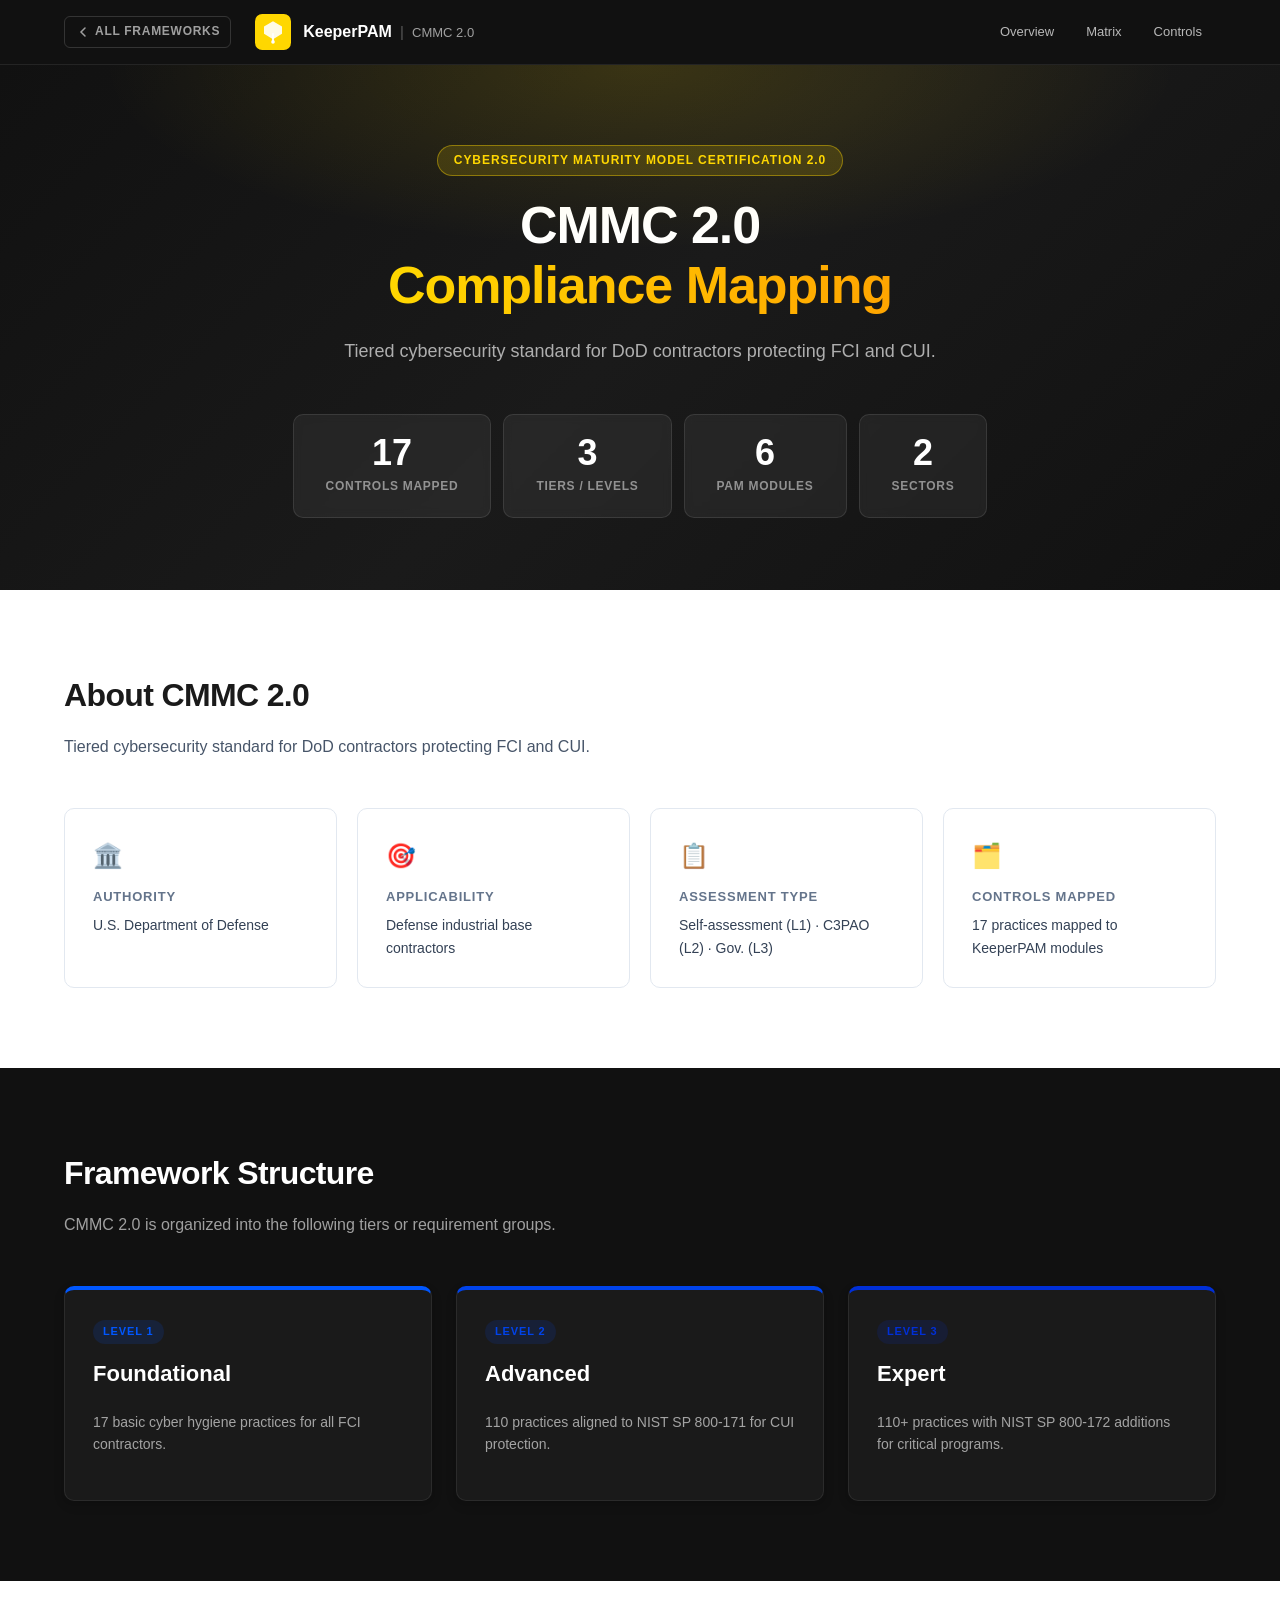
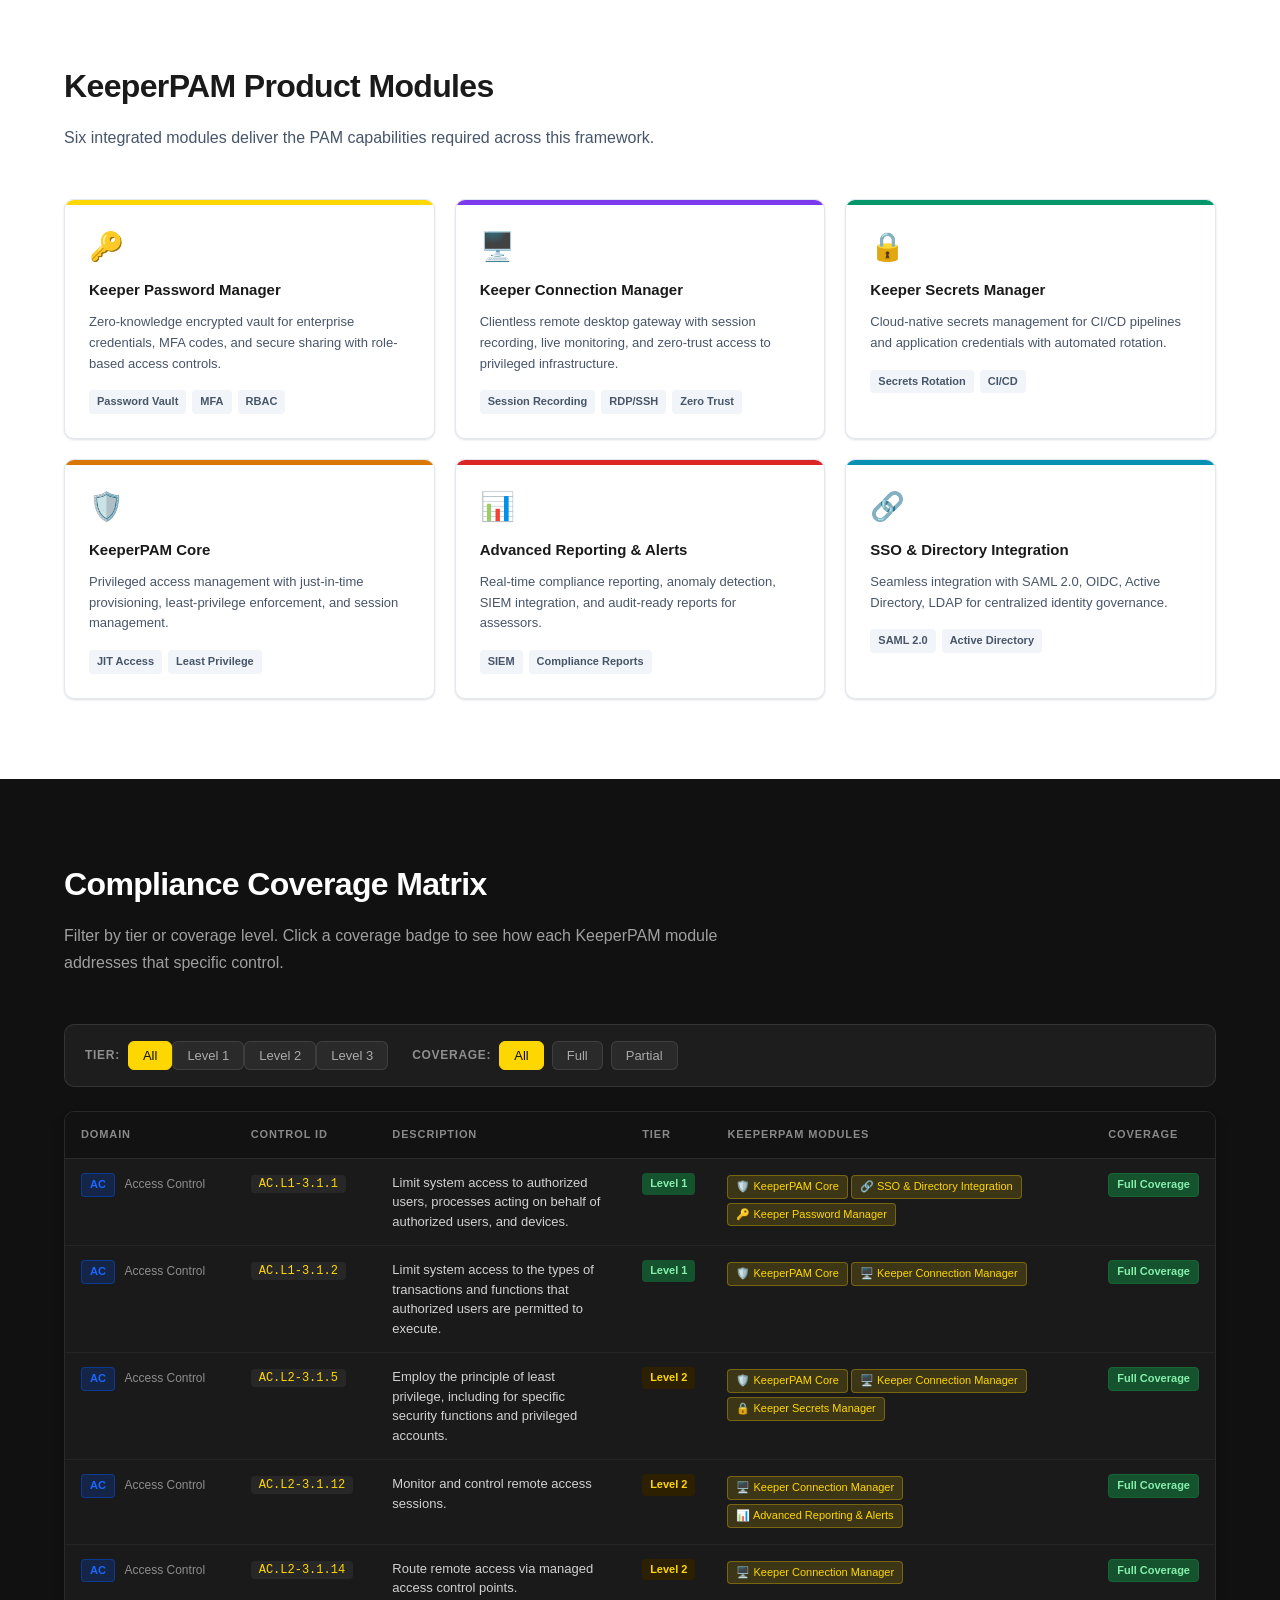
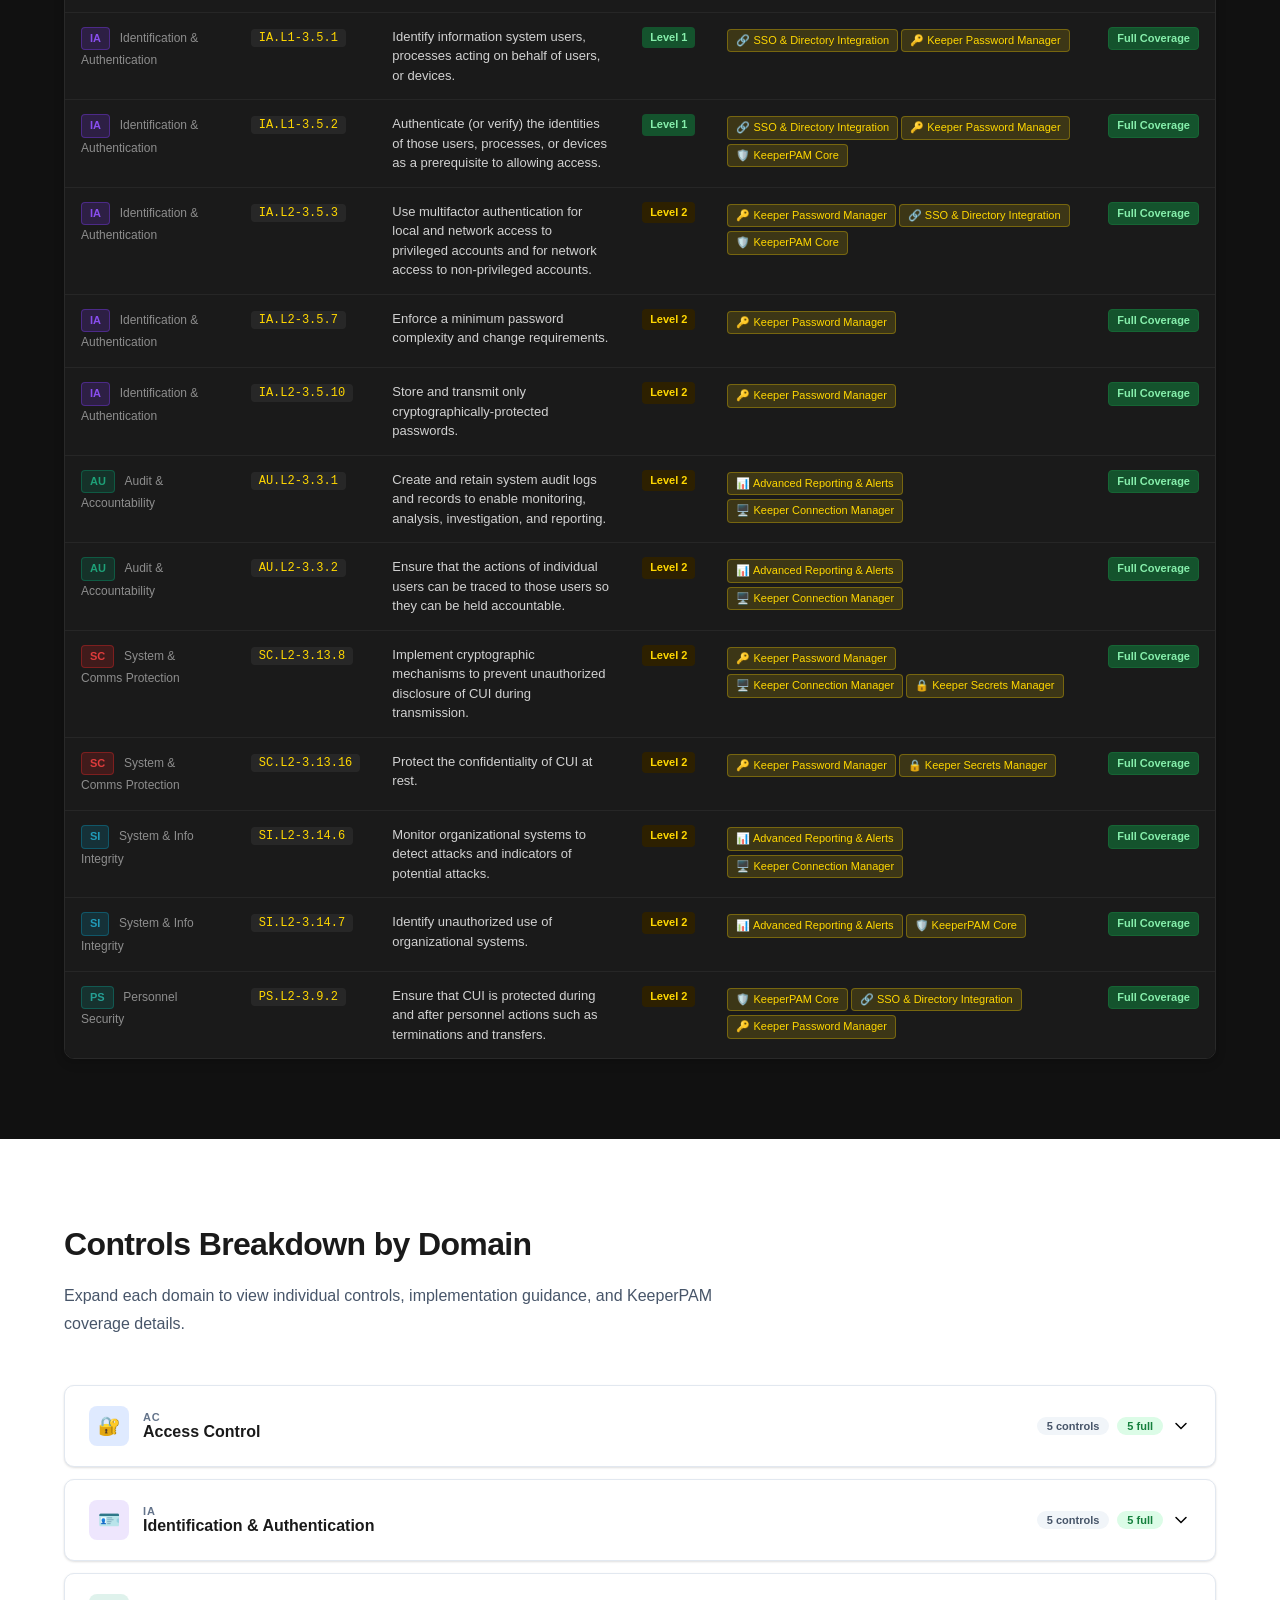
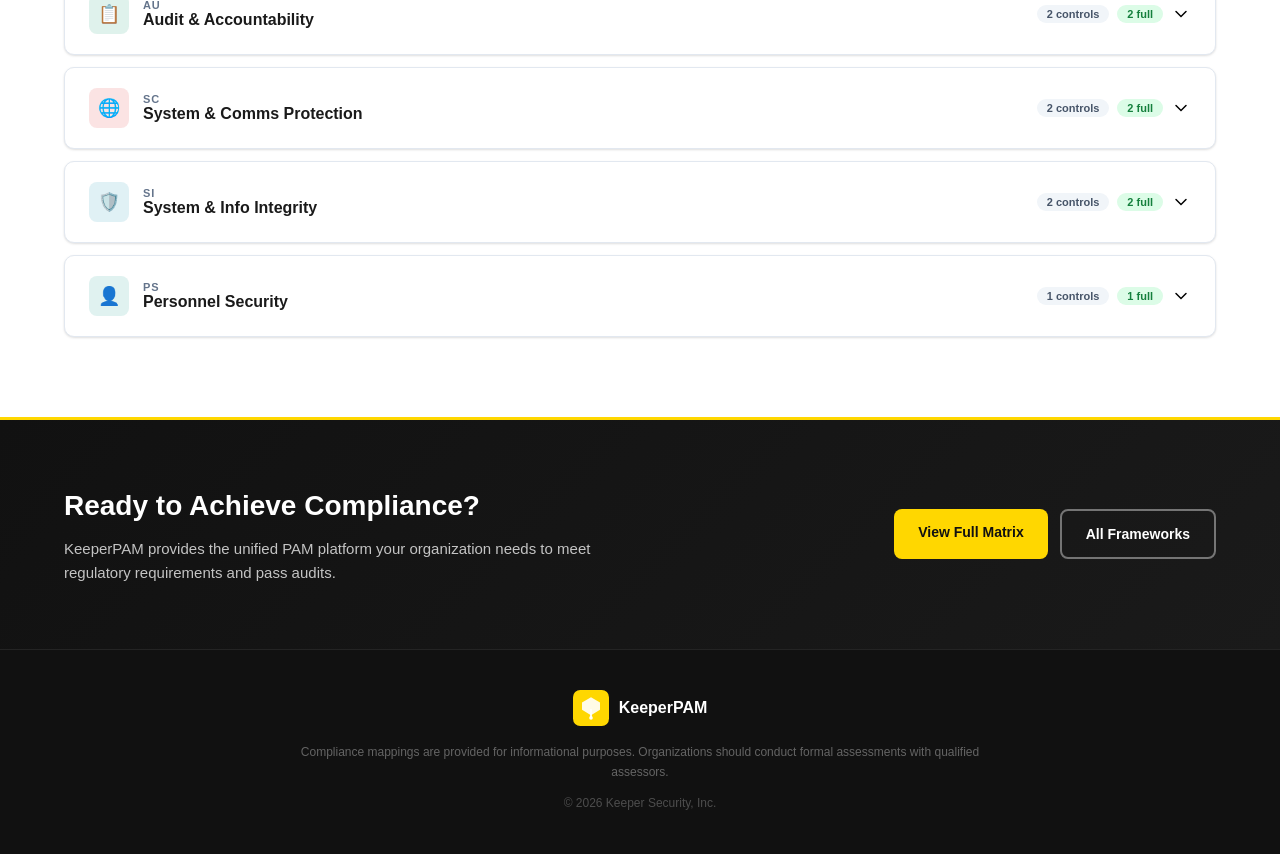
==== commit e1b8b41a: "Add DoD IL5 (DoD Cloud Computing SRG Impact Level 5) framework 14 PAM-relevant controls across 5 dom" ====
--- a/compliance.html
+++ b/compliance.html
@@ -183,6 +183,7 @@
   <script src="data-ncua.js"></script>
   <script src="data-cis.js"></script>
   <script src="data-nerccip.js"></script>
+  <script src="data-il5.js"></script>
   <script src="compliance-app.js"></script>
 </body>
 </html>
--- a/styles.css
+++ b/styles.css
@@ -813,6 +813,19 @@
   border-left: 3px solid var(--green);
 }
 
+/* practice-id and module-chip on white/light backgrounds (accordion) */
+.practice-row .practice-id {
+  background: #1A1200;
+  color: #FFD700;
+  border: 1px solid #5C4400;
+}
+
+.accordion-body .module-chip {
+  background: #1A1200;
+  color: #FFD700;
+  border-color: #5C4400;
+}
+
 /* ── CTA Section ───────────────────────────────────────────── */
 .cta-section {
   background: linear-gradient(135deg, #111111 0%, #1A1A1A 100%);
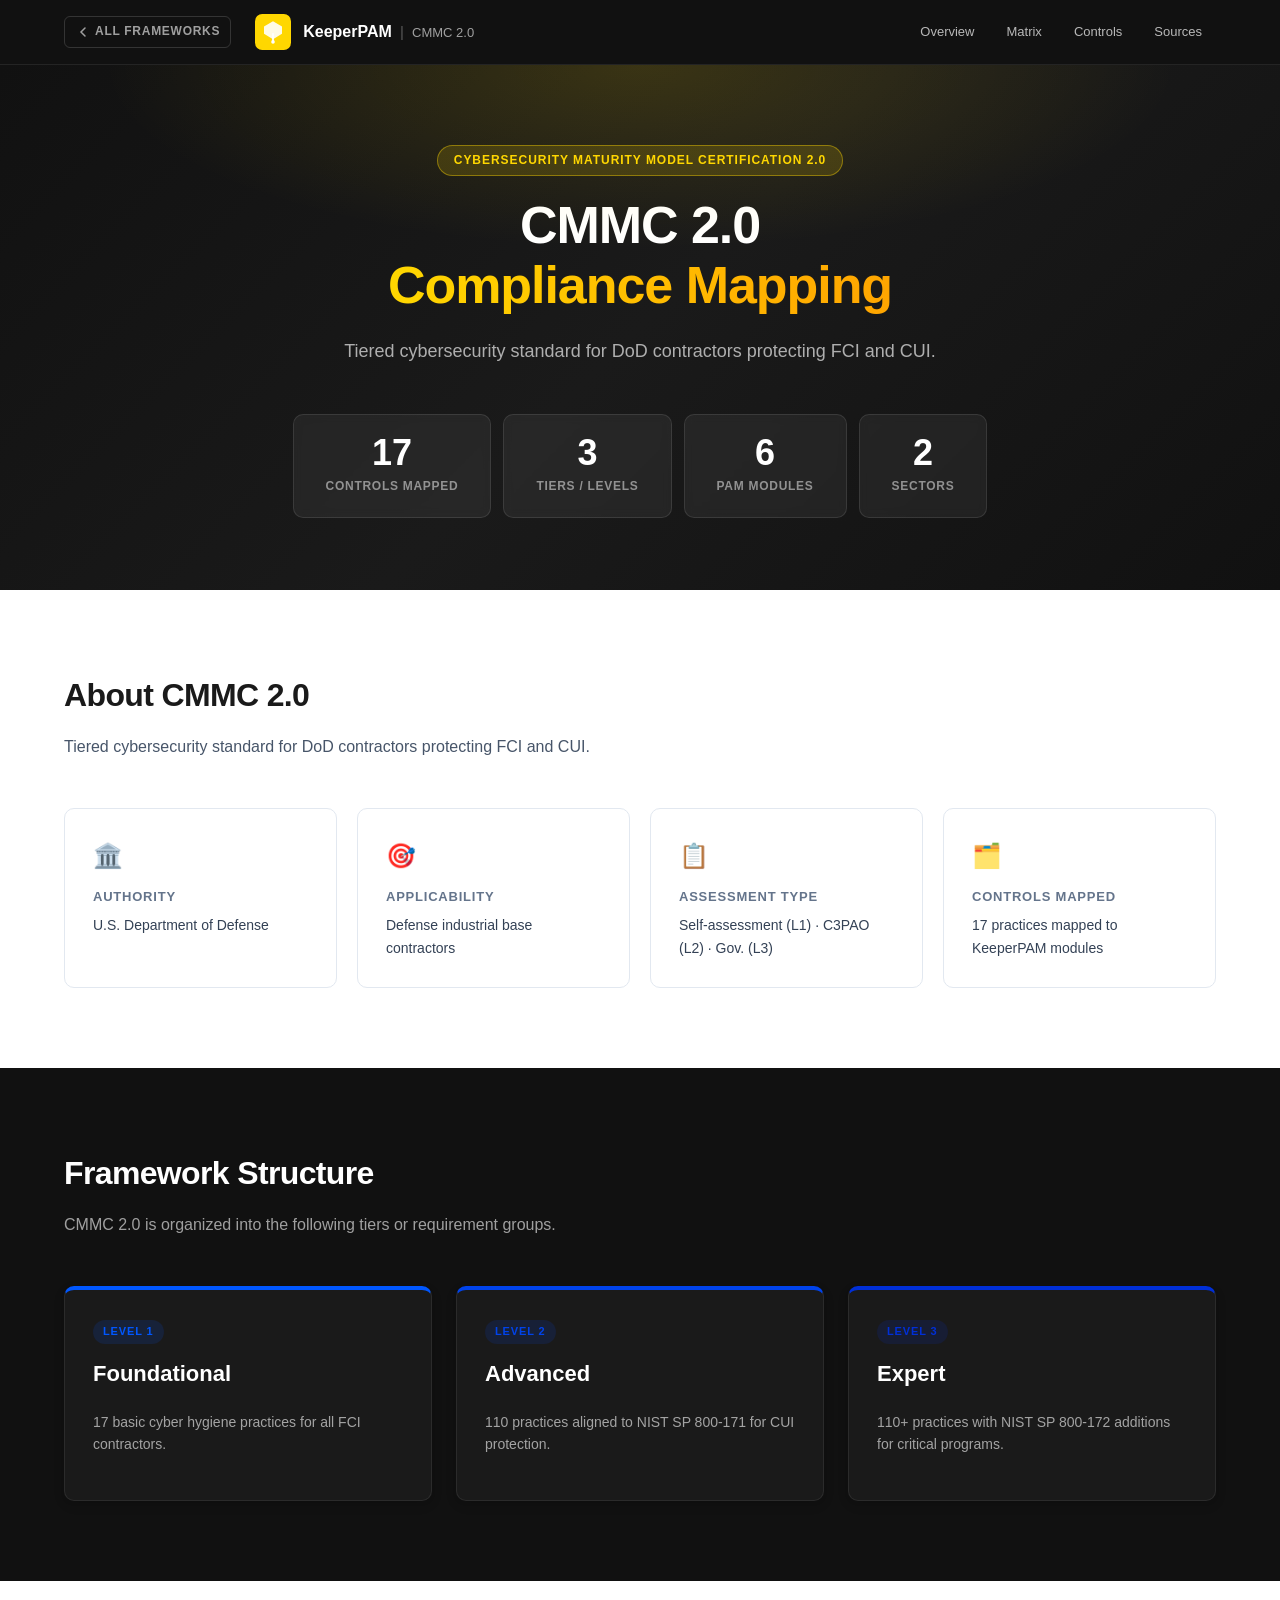
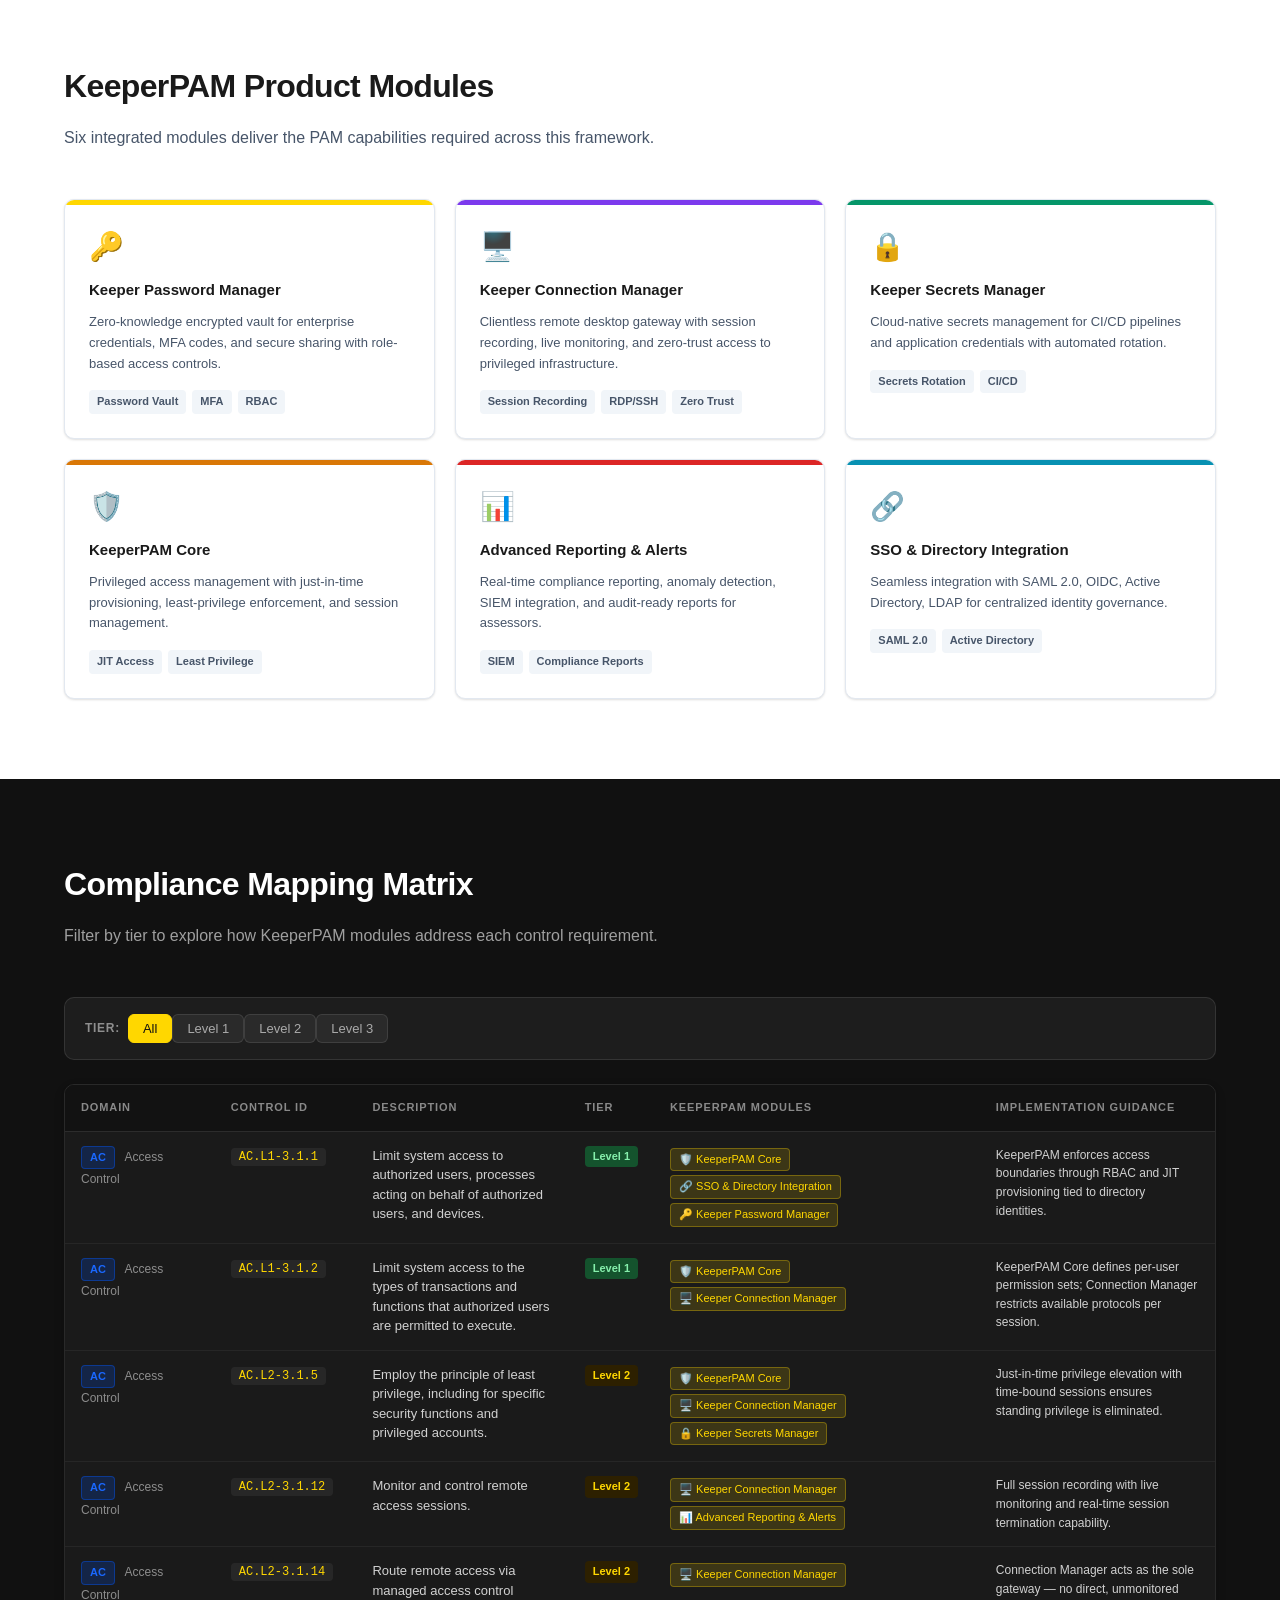
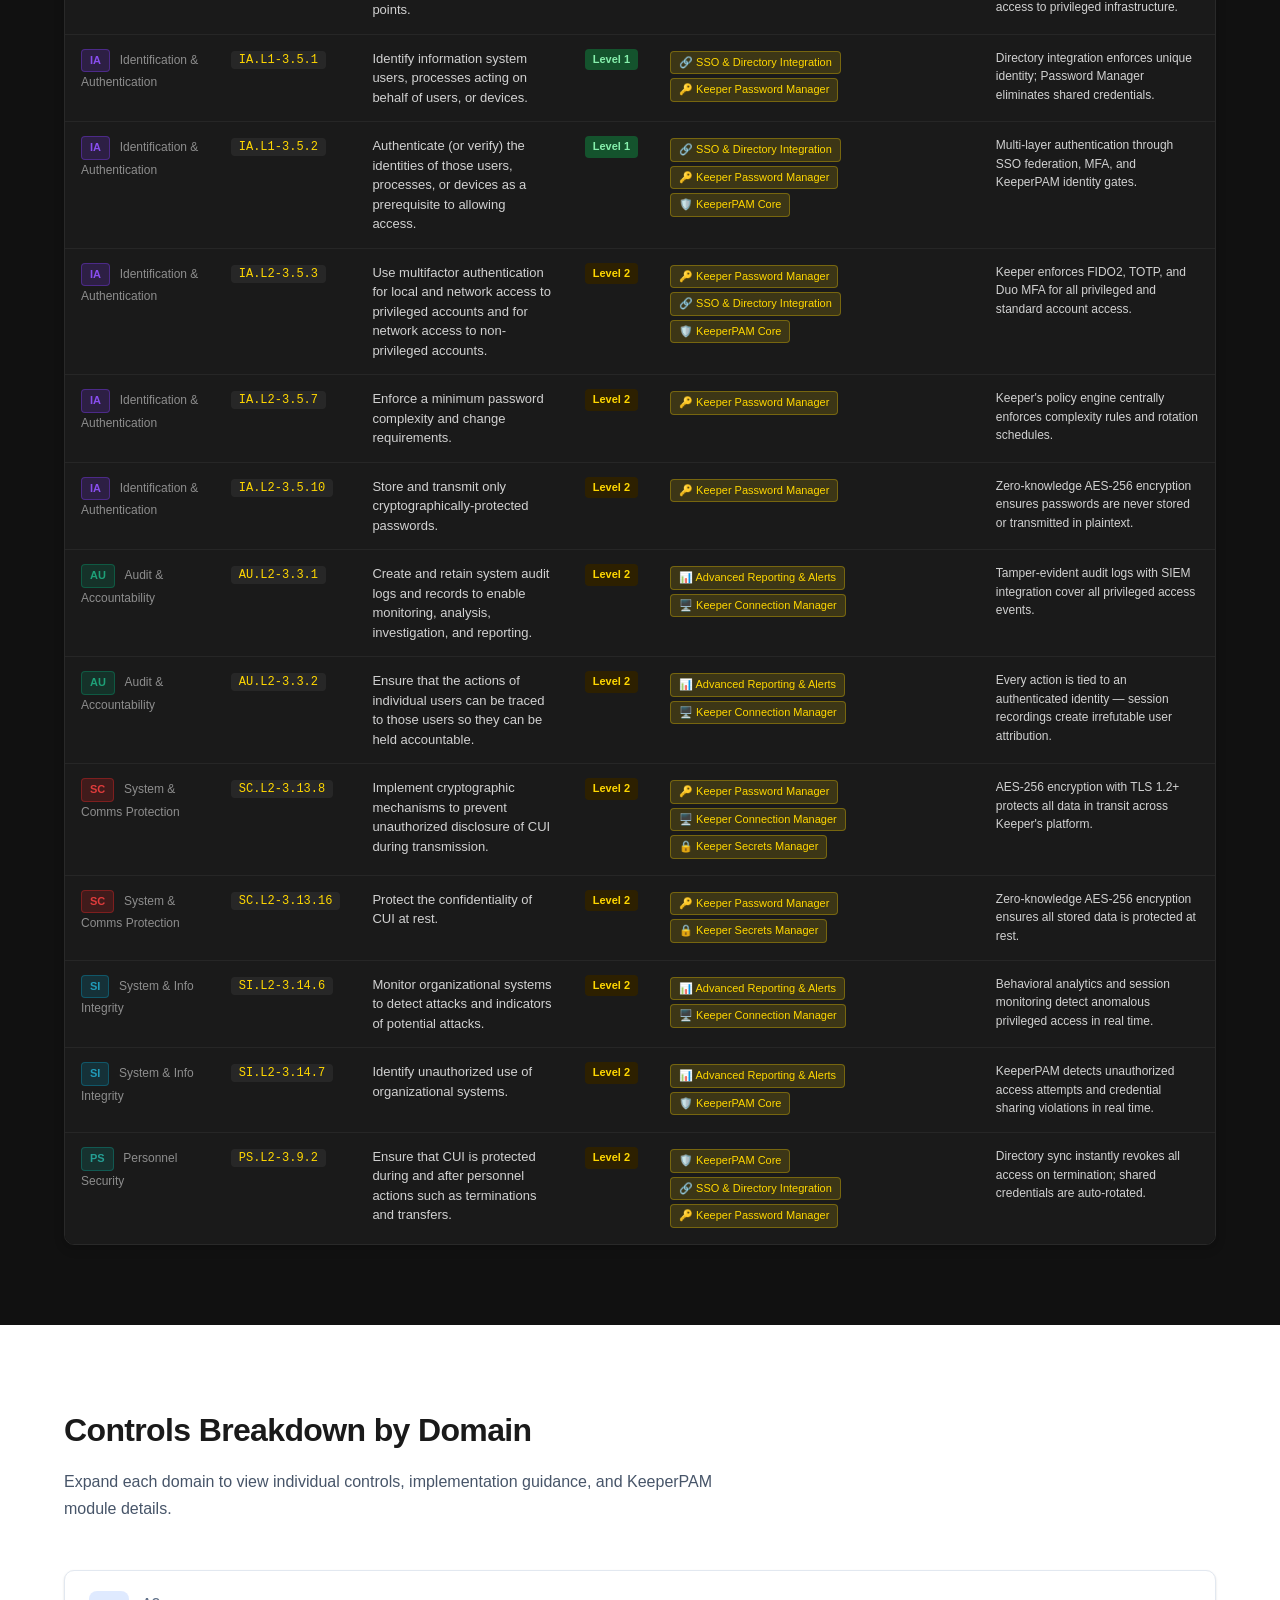
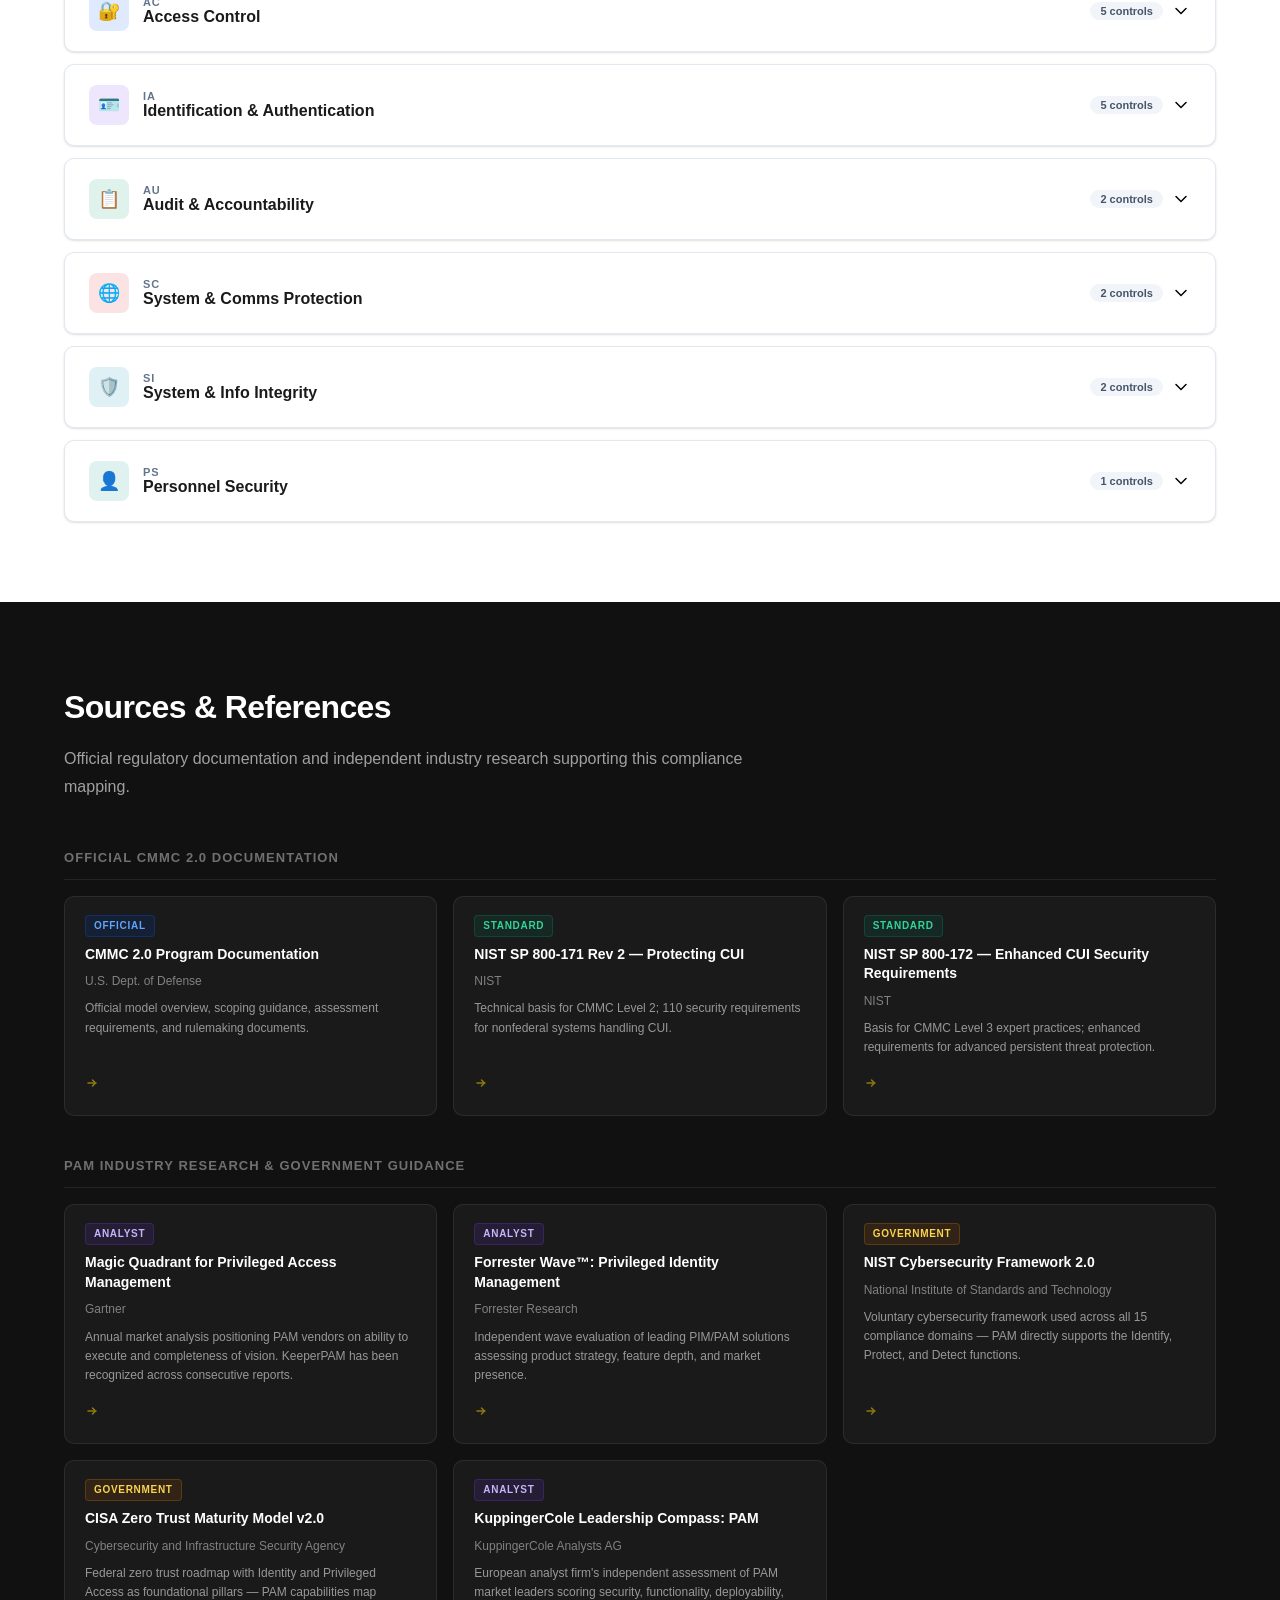
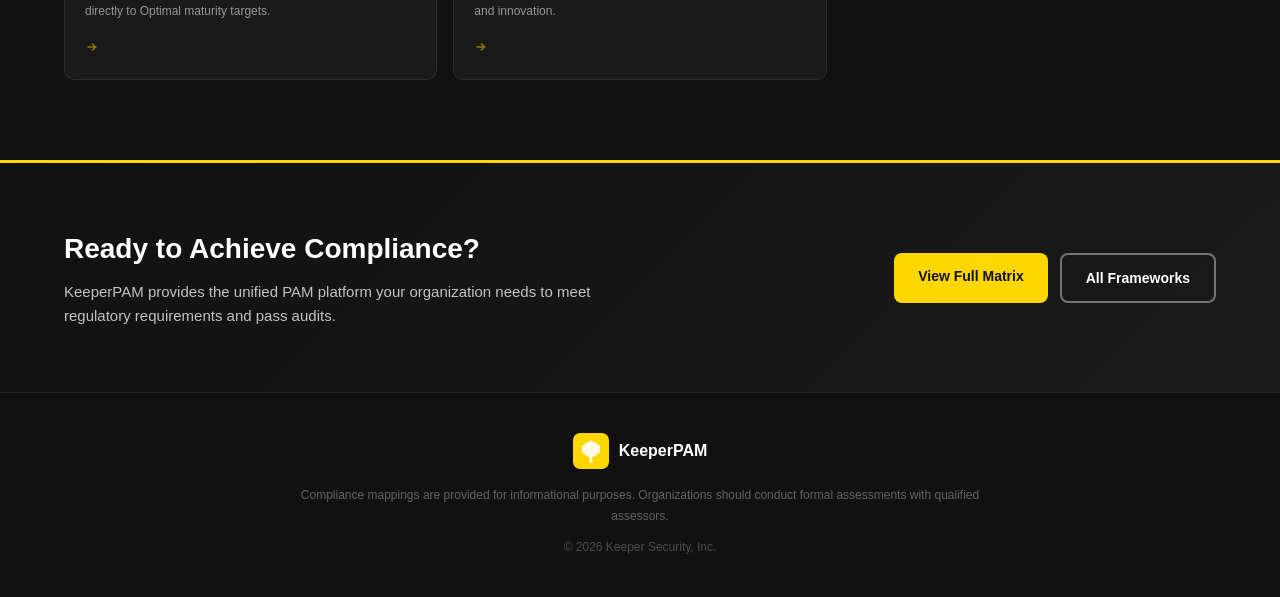
==== commit 6bdc05aa: "Remove coverage column, add Implementation Guidance + Sources section - Remove all coverage badges, " ====
--- a/compliance.html
+++ b/compliance.html
@@ -31,6 +31,7 @@
         <a href="#overview">Overview</a>
         <a href="#matrix">Matrix</a>
         <a href="#controls">Controls</a>
+        <a href="#sources">Sources</a>
       </nav>
     </div>
   </header>
@@ -82,18 +83,12 @@
   <!-- Compliance Matrix -->
   <section id="matrix" class="section section-dark">
     <div class="container">
-      <h2 class="section-title">Compliance Coverage Matrix</h2>
-      <p class="section-intro">Filter by tier or coverage level. Click a coverage badge to see how each KeeperPAM module addresses that specific control.</p>
+      <h2 class="section-title">Compliance Mapping Matrix</h2>
+      <p class="section-intro">Filter by tier to explore how KeeperPAM modules address each control requirement.</p>
       <div class="filter-bar">
         <div class="filter-group">
           <label>Tier:</label>
           <div id="tierFilters"></div>
-        </div>
-        <div class="filter-group">
-          <label>Coverage:</label>
-          <button class="filter-btn active" data-filter-coverage="all">All</button>
-          <button class="filter-btn" data-filter-coverage="full">Full</button>
-          <button class="filter-btn" data-filter-coverage="partial">Partial</button>
         </div>
       </div>
       <div class="matrix-table-wrap">
@@ -105,7 +100,7 @@
               <th>Description</th>
               <th>Tier</th>
               <th>KeeperPAM Modules</th>
-              <th>Coverage</th>
+              <th>Implementation Guidance</th>
             </tr>
           </thead>
           <tbody id="matrixBody"></tbody>
@@ -118,8 +113,17 @@
   <section id="controls" class="section section-light">
     <div class="container">
       <h2 class="section-title">Controls Breakdown by Domain</h2>
-      <p class="section-intro">Expand each domain to view individual controls, implementation guidance, and KeeperPAM coverage details.</p>
+      <p class="section-intro">Expand each domain to view individual controls, implementation guidance, and KeeperPAM module details.</p>
       <div id="accordionContainer" class="accordion-container"></div>
+    </div>
+  </section>
+
+  <!-- Sources & References -->
+  <section id="sources" class="section section-dark">
+    <div class="container">
+      <h2 class="section-title">Sources &amp; References</h2>
+      <p class="section-intro">Official regulatory documentation and independent industry research supporting this compliance mapping.</p>
+      <div id="sourcesContainer"></div>
     </div>
   </section>
 
@@ -148,26 +152,9 @@
     </div>
   </footer>
 
-  <!-- Coverage Modal -->
-  <div class="modal-overlay" id="modalOverlay" style="display:none">
-    <div class="modal-card">
-      <div class="modal-header">
-        <div class="modal-title-group">
-          <code class="modal-practice-id" id="modalPracticeId"></code>
-          <span id="modalTierBadge"></span>
-          <span id="modalCoverageBadge"></span>
-        </div>
-        <button class="modal-close" onclick="closeModal()">✕</button>
-      </div>
-      <p class="modal-description" id="modalDescription"></p>
-      <hr class="modal-divider"/>
-      <h4 class="modal-section-title">KeeperPAM Product Alignment</h4>
-      <div class="modal-alignments" id="modalAlignments"></div>
-    </div>
-  </div>
-
   <!-- Data scripts – all loaded, only active framework is used -->
   <script src="frameworks-index.js"></script>
+  <script src="sources-data.js"></script>
   <script src="data-cmmc.js"></script>
   <script src="data-pci.js"></script>
   <script src="data-hipaa.js"></script>
--- a/styles.css
+++ b/styles.css
@@ -1162,6 +1162,92 @@
 /* Clickable coverage badge pulse hint */
 .badge-clickable:hover { filter: brightness(1.1); transform: scale(1.04); transition: all .15s; }
 
+/* ── Implementation Guidance cell in matrix ────────────────── */
+.guidance-cell {
+  font-size: 12px;
+  color: rgba(255,255,255,.7);
+  line-height: 1.55;
+  max-width: 280px;
+}
+
+/* ── Sources & References section ──────────────────────────── */
+.sources-category { margin-bottom: 40px; }
+.sources-category:last-child { margin-bottom: 0; }
+
+.sources-cat-title {
+  font-size: 13px;
+  font-weight: 700;
+  text-transform: uppercase;
+  letter-spacing: .08em;
+  color: rgba(255,255,255,.4);
+  margin-bottom: 16px;
+  padding-bottom: 10px;
+  border-bottom: 1px solid rgba(255,255,255,.08);
+}
+
+.sources-grid {
+  display: grid;
+  grid-template-columns: repeat(auto-fill, minmax(280px, 1fr));
+  gap: 16px;
+}
+
+.source-card {
+  display: flex;
+  flex-direction: column;
+  gap: 8px;
+  padding: 18px 20px;
+  background: rgba(255,255,255,.04);
+  border: 1px solid rgba(255,255,255,.08);
+  border-radius: var(--radius);
+  text-decoration: none;
+  transition: background .15s, border-color .15s, transform .15s;
+  position: relative;
+}
+.source-card:hover {
+  background: rgba(255,255,255,.07);
+  border-color: rgba(255,215,0,.25);
+  transform: translateY(-2px);
+  text-decoration: none;
+}
+
+.source-type-badge {
+  display: inline-block;
+  font-size: 10px;
+  font-weight: 700;
+  text-transform: uppercase;
+  letter-spacing: .07em;
+  padding: 2px 8px;
+  border-radius: 4px;
+  border: 1px solid;
+  align-self: flex-start;
+}
+
+.source-title {
+  font-size: 14px;
+  font-weight: 700;
+  color: var(--white);
+  line-height: 1.4;
+}
+
+.source-org {
+  font-size: 12px;
+  color: rgba(255,255,255,.45);
+  font-weight: 500;
+}
+
+.source-desc {
+  font-size: 12px;
+  color: rgba(255,255,255,.55);
+  line-height: 1.6;
+  margin: 0;
+}
+
+.source-arrow {
+  margin-top: auto;
+  padding-top: 8px;
+  color: rgba(255,215,0,.5);
+}
+
 /* ═══════════════════════════════════════════════════════════════
    RESPONSIVE ADDITIONS
    ═══════════════════════════════════════════════════════════════ */
